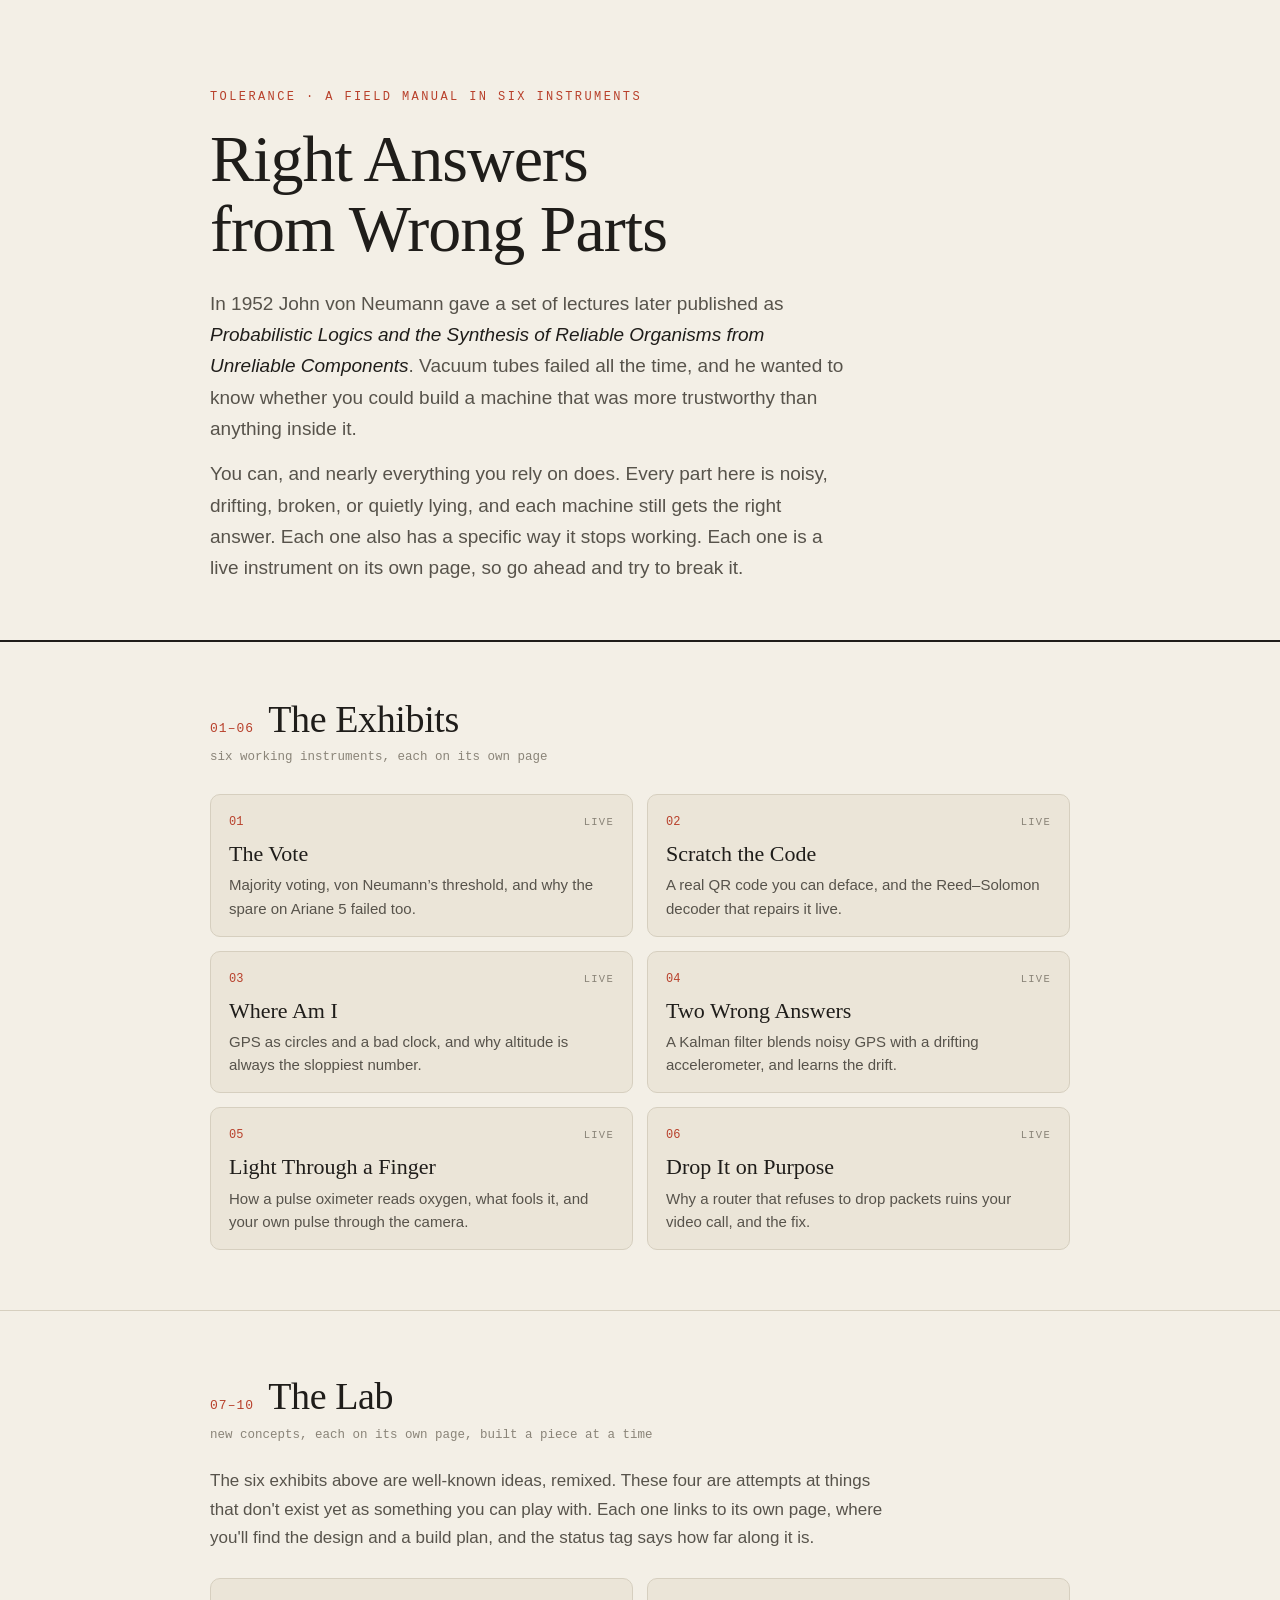
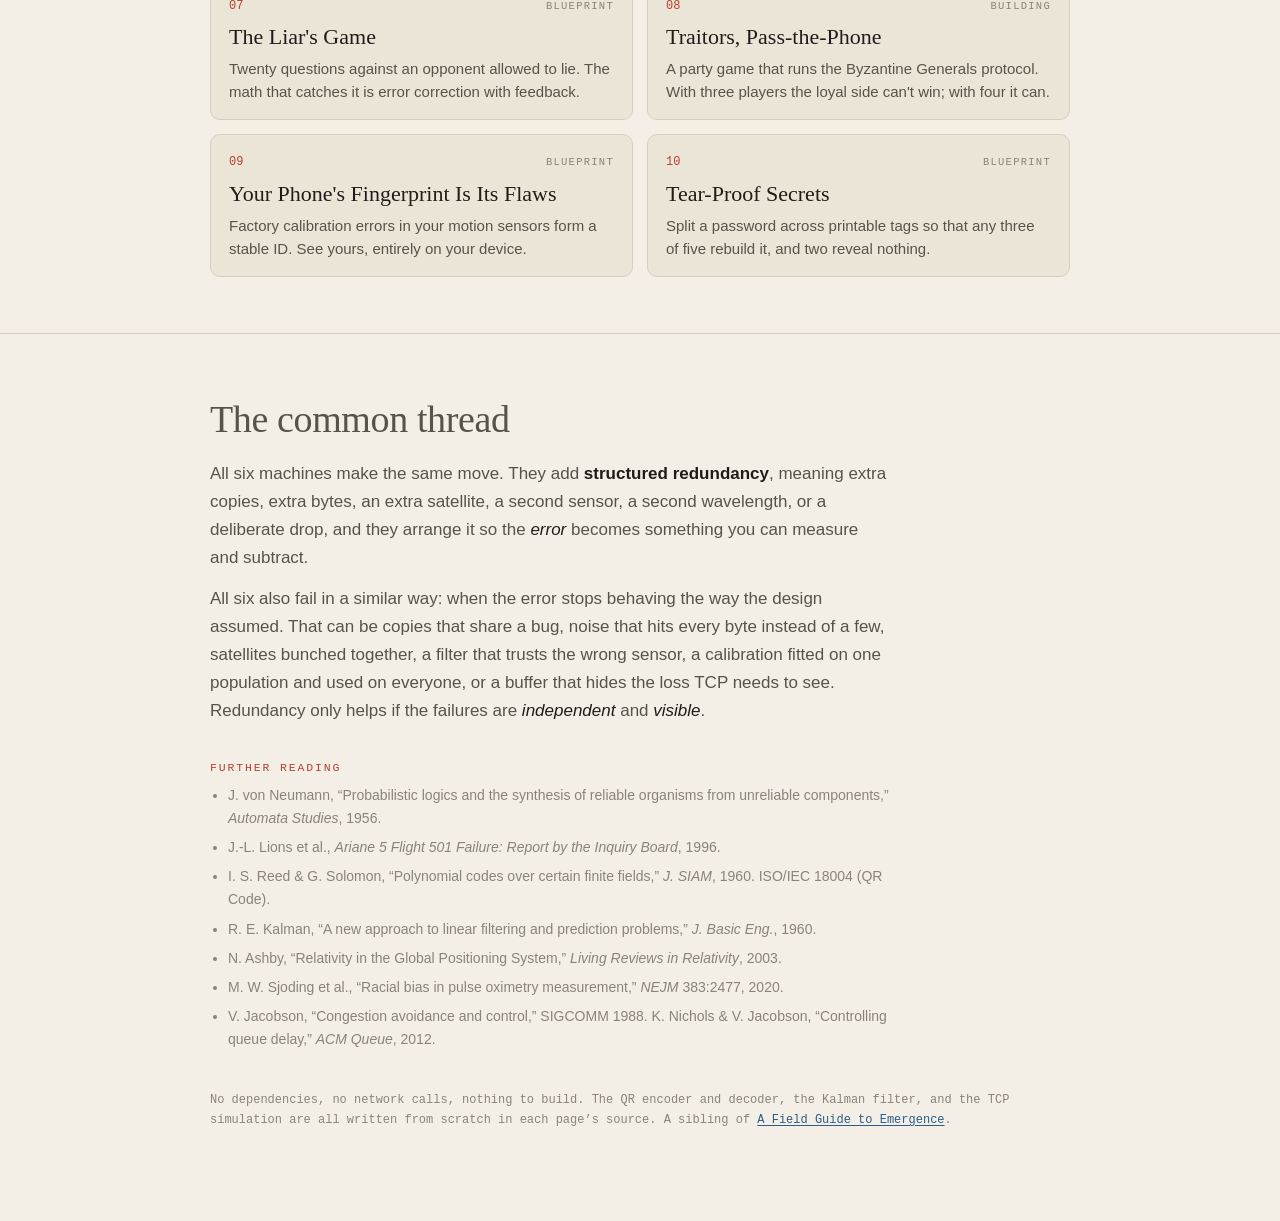
==== index.html @ 90eab772 "Split the six exhibits into their own pages The front page becomes a short index (intro, exhibit car" ====
<!DOCTYPE html>
<html lang="en">
<head>
<meta charset="utf-8">
<meta name="viewport" content="width=device-width, initial-scale=1">
<title>Tolerance · Right Answers from Wrong Parts</title>
<meta name="description" content="Six working instruments that get the right answer out of noisy, broken, drifting, or lying parts: voting, Reed-Solomon, GPS, Kalman filters, pulse oximetry, and bufferbloat.">
<meta name="theme-color" content="#f3efe6" media="(prefers-color-scheme: light)">
<meta name="theme-color" content="#121418" media="(prefers-color-scheme: dark)">
<link rel="stylesheet" href="site.css">
<link rel="icon" href="data:image/svg+xml,%3Csvg xmlns='http://www.w3.org/2000/svg' viewBox='0 0 64 64'%3E%3Crect width='64' height='64' rx='12' fill='%230b0f14'/%3E%3Cpath d='M8 40 L18 40 L22 28 L27 50 L32 14 L37 44 L41 34 L56 34' fill='none' stroke='%236ee7a0' stroke-width='4' stroke-linejoin='round' stroke-linecap='round'/%3E%3C/svg%3E">
<meta property="og:type" content="website">
<meta property="og:title" content="Right Answers from Wrong Parts">
<meta property="og:description" content="Six working instruments that get the right answer out of noisy, broken, drifting, or lying parts.">
<meta property="og:url" content="https://jkastl.github.io/tolerance/">
</head>
<body>
<header>
  <div class="wrap">
    <div class="eyebrow">Tolerance · a field manual in six instruments</div>
    <h1>Right Answers from Wrong Parts</h1>
    <div class="lede">
      <p>In 1952 John von Neumann gave a set of lectures later published as
      <cite>Probabilistic Logics and the Synthesis of Reliable Organisms from Unreliable Components</cite>.
      Vacuum tubes failed all the time, and he wanted to know whether you could build a machine
      that was more trustworthy than anything inside it.</p>
      <p>You can, and nearly everything you rely on does. Every part here is noisy, drifting,
      broken, or quietly lying, and each machine still gets the right answer. Each one also has
      a specific way it stops working. Each one is a live instrument on its own page, so go ahead and try to break it.</p>
    </div>
  </div>
</header>

<main>
<section class="exhibits" id="exhibits">
  <div class="wrap">
    <div class="ex-head"><span class="ex-num">01–06</span><h2>The Exhibits</h2></div>
    <div class="ex-sub">six working instruments, each on its own page</div>
    <div class="lab-grid">
      <a class="lab-card" href="vote/"><div class="top"><span>01</span><span class="st">live</span></div>
        <h3>The Vote</h3><p>Majority voting, von Neumann’s threshold, and why the spare on Ariane 5 failed too.</p></a>
      <a class="lab-card" href="qr/"><div class="top"><span>02</span><span class="st">live</span></div>
        <h3>Scratch the Code</h3><p>A real QR code you can deface, and the Reed–Solomon decoder that repairs it live.</p></a>
      <a class="lab-card" href="gps/"><div class="top"><span>03</span><span class="st">live</span></div>
        <h3>Where Am I</h3><p>GPS as circles and a bad clock, and why altitude is always the sloppiest number.</p></a>
      <a class="lab-card" href="kalman/"><div class="top"><span>04</span><span class="st">live</span></div>
        <h3>Two Wrong Answers</h3><p>A Kalman filter blends noisy GPS with a drifting accelerometer, and learns the drift.</p></a>
      <a class="lab-card" href="pulse-ox/"><div class="top"><span>05</span><span class="st">live</span></div>
        <h3>Light Through a Finger</h3><p>How a pulse oximeter reads oxygen, what fools it, and your own pulse through the camera.</p></a>
      <a class="lab-card" href="bufferbloat/"><div class="top"><span>06</span><span class="st">live</span></div>
        <h3>Drop It on Purpose</h3><p>Why a router that refuses to drop packets ruins your video call, and the fix.</p></a>
    </div>
  </div>
</section>

<!-- ================================================================ lab -->
<section class="lab" id="lab">
  <div class="wrap">
    <div class="ex-head"><span class="ex-num">07–10</span><h2>The Lab</h2></div>
    <div class="ex-sub">new concepts, each on its own page, built a piece at a time</div>
    <div class="prose">
      <p>The six exhibits above are well-known ideas, remixed. These four are attempts at things
      that don't exist yet as something you can play with. Each one links to its own page, where you'll find the
      design and a build plan, and the status tag says how far along it is.</p>
    </div>
    <div class="lab-grid">
      <a class="lab-card" href="liar/"><div class="top"><span>07</span><span class="st">blueprint</span></div>
        <h3>The Liar's Game</h3><p>Twenty questions against an opponent allowed to lie. The math that catches it is error correction with feedback.</p></a>
      <a class="lab-card" href="traitors/"><div class="top"><span>08</span><span class="st">building</span></div>
        <h3>Traitors, Pass-the-Phone</h3><p>A party game that runs the Byzantine Generals protocol. With three players the loyal side can't win; with four it can.</p></a>
      <a class="lab-card" href="fingerprint/"><div class="top"><span>09</span><span class="st">blueprint</span></div>
        <h3>Your Phone's Fingerprint Is Its Flaws</h3><p>Factory calibration errors in your motion sensors form a stable ID. See yours, entirely on your device.</p></a>
      <a class="lab-card" href="tearproof/"><div class="top"><span>10</span><span class="st">blueprint</span></div>
        <h3>Tear-Proof Secrets</h3><p>Split a password across printable tags so that any three of five rebuild it, and two reveal nothing.</p></a>
    </div>
  </div>
</section>
</main>

<footer>
  <div class="wrap">
    <h2>The common thread</h2>
    <div class="prose">
      <p>All six machines make the same move. They add <strong>structured redundancy</strong>, meaning extra
      copies, extra bytes, an extra satellite, a second sensor, a second wavelength, or a
      deliberate drop, and they arrange it so the <em>error</em> becomes something you can measure and
      subtract.</p>
      <p>All six also fail in a similar way: when the error stops behaving the way the design
      assumed. That can be copies that share a bug, noise that hits every byte instead of a few,
      satellites bunched together, a filter that trusts the wrong sensor, a calibration fitted on one
      population and used on everyone, or a buffer that hides the loss TCP needs to see. Redundancy
      only helps if the failures are <em>independent</em> and <em>visible</em>.</p>
    </div>
    <div class="refs">
      <h3>Further reading</h3>
      <ul>
        <li>J. von Neumann, “Probabilistic logics and the synthesis of reliable organisms from unreliable components,” <i>Automata Studies</i>, 1956.</li>
        <li>J.-L. Lions et al., <i>Ariane 5 Flight 501 Failure: Report by the Inquiry Board</i>, 1996.</li>
        <li>I. S. Reed &amp; G. Solomon, “Polynomial codes over certain finite fields,” <i>J. SIAM</i>, 1960. ISO/IEC 18004 (QR Code).</li>
        <li>R. E. Kalman, “A new approach to linear filtering and prediction problems,” <i>J. Basic Eng.</i>, 1960.</li>
        <li>N. Ashby, “Relativity in the Global Positioning System,” <i>Living Reviews in Relativity</i>, 2003.</li>
        <li>M. W. Sjoding et al., “Racial bias in pulse oximetry measurement,” <i>NEJM</i> 383:2477, 2020.</li>
        <li>V. Jacobson, “Congestion avoidance and control,” SIGCOMM 1988. K. Nichols &amp; V. Jacobson, “Controlling queue delay,” <i>ACM Queue</i>, 2012.</li>
      </ul>
    </div>
    <p class="colophon">No dependencies, no network calls, nothing to build. The QR encoder and decoder, the Kalman filter, and the TCP simulation are all written from scratch in each page’s source.
      A sibling of <a href="https://jkastl.github.io/emergence/">A Field Guide to Emergence</a>.</p>
  </div>
</footer>
</body>
</html>
---- site.css ----
/* Shared styles for the main index and the six exhibit pages. Lab pages use lab.css. */
:root {
  --paper: #f3efe6;
  --paper-2: #ebe5d8;
  --ink: #1f1d1a;
  --ink-dim: #57534b;
  --ink-faint: #8a8478;
  --rule: #d6cfbf;
  --red: #b8402b;
  --blue: #2c5d88;
  --serif: "Iowan Old Style", "Palatino Linotype", Palatino, "Book Antiqua", Georgia, serif;
  --sans: -apple-system, BlinkMacSystemFont, "Segoe UI", Roboto, Helvetica, Arial, sans-serif;
  --mono: "SF Mono", SFMono-Regular, ui-monospace, Menlo, Consolas, monospace;

  /* instrument panels are always dark, in both themes */
  --bezel: #0b0f14;
  --bezel-edge: #26303c;
  --scr-text: #9fb0c3;
  --scr-bright: #e8eef5;
  --sig: #6ee7a0;
  --fault: #ff6b5b;
  --caution: #ffc861;
  --ir: #69c9ff;
}
@media (prefers-color-scheme: dark) {
  :root {
    --paper: #121418;
    --paper-2: #181b21;
    --ink: #e7e3da;
    --ink-dim: #a9a397;
    --ink-faint: #756f64;
    --rule: #2a2e36;
    --red: #ef7a62;
    --blue: #7fb2e0;
    --bezel-edge: #2f3a48;
  }
}
* { margin: 0; padding: 0; box-sizing: border-box; }
html { scroll-behavior: smooth; -webkit-text-size-adjust: 100%; }
body {
  background: var(--paper);
  color: var(--ink);
  font-family: var(--sans);
  font-size: 17px;
  line-height: 1.65;
  -webkit-font-smoothing: antialiased;
}
::selection { background: rgba(184,64,43,.25); }
a { color: var(--blue); text-underline-offset: 2px; }
.wrap { max-width: 900px; margin: 0 auto; padding: 0 20px; }

/* ---------- header ---------- */
header { padding: 88px 0 56px; border-bottom: 2px solid var(--ink); }
.eyebrow {
  font-family: var(--mono); font-size: 12px; letter-spacing: .2em;
  text-transform: uppercase; color: var(--red);
}
h1 {
  font-family: var(--serif); font-weight: 500;
  font-size: clamp(38px, 7.2vw, 66px); line-height: 1.06;
  letter-spacing: -.015em; margin: 16px 0 24px; max-width: 15ch;
}
.lede { font-size: 19px; color: var(--ink-dim); max-width: 640px; }
.lede p + p { margin-top: 14px; }
.lede cite { font-style: italic; color: var(--ink); }
nav.toc {
  margin-top: 40px; display: grid;
  grid-template-columns: repeat(auto-fill, minmax(320px, 1fr)); gap: 0 32px;
  border-top: 1px solid var(--rule);
}
nav.toc a {
  display: flex; gap: 12px; align-items: baseline;
  padding: 11px 4px; border-bottom: 1px solid var(--rule);
  color: var(--ink); text-decoration: none; font-size: 15.5px;
}
nav.toc a:hover { color: var(--red); }
nav.toc .n { font-family: var(--mono); font-size: 12px; color: var(--red); min-width: 22px; }
nav.toc .what { color: var(--ink-faint); font-size: 13px; margin-left: auto; font-family: var(--mono); }

/* ---------- exhibits ---------- */
section.ex { padding: 72px 0 64px; border-bottom: 1px solid var(--rule); }
.ex-head { display: flex; gap: 14px; align-items: baseline; flex-wrap: wrap; }
.ex-num { font-family: var(--mono); font-size: 13px; color: var(--red); letter-spacing: .08em; }
h2 {
  font-family: var(--serif); font-weight: 500;
  font-size: clamp(28px, 4.6vw, 38px); line-height: 1.15; letter-spacing: -.01em;
}
.ex-sub { font-family: var(--mono); font-size: 12.5px; color: var(--ink-faint); margin: 6px 0 22px; }
.prose { max-width: 680px; color: var(--ink-dim); }
.prose p + p { margin-top: 13px; }
.prose strong { color: var(--ink); font-weight: 600; }
.prose em { color: var(--ink); }
.prose code, .mono { font-family: var(--mono); font-size: .88em; }

/* instrument panel */
.panel {
  margin: 30px 0 22px; background: var(--bezel); color: var(--scr-text);
  border: 1px solid var(--bezel-edge); border-radius: 10px; overflow: hidden;
  box-shadow: 0 1px 0 rgba(255,255,255,.04) inset, 0 12px 30px -18px rgba(0,0,0,.45);
}
.screen { position: relative; line-height: 0; }
.screen canvas { display: block; width: 100%; touch-action: none; }
.screens { display: grid; grid-template-columns: 1.7fr 1fr; }
.screens > .screen + .screen { border-left: 1px solid var(--bezel-edge); }
@media (max-width: 640px) {
  .screens { grid-template-columns: 1fr; }
  .screens > .screen + .screen { border-left: 0; border-top: 1px solid var(--bezel-edge); }
}
.controls {
  display: flex; flex-wrap: wrap; gap: 14px 22px; align-items: flex-end;
  padding: 14px 16px 16px; border-top: 1px solid var(--bezel-edge);
  font-family: var(--mono); font-size: 12px;
}
.ctl { display: flex; flex-direction: column; gap: 5px; min-width: 150px; flex: 1 1 150px; }
.ctl label { display: flex; justify-content: space-between; gap: 10px; color: var(--scr-text); letter-spacing: .02em; }
.ctl label b { color: var(--scr-bright); font-weight: 500; }
input[type=range] { -webkit-appearance: none; appearance: none; width: 100%; height: 24px; background: transparent; }
input[type=range]::-webkit-slider-runnable-track { height: 3px; background: #2b3746; border-radius: 2px; }
input[type=range]::-moz-range-track { height: 3px; background: #2b3746; border-radius: 2px; }
input[type=range]::-webkit-slider-thumb {
  -webkit-appearance: none; width: 16px; height: 16px; border-radius: 50%;
  background: var(--scr-bright); margin-top: -6.5px; border: 0;
}
input[type=range]::-moz-range-thumb { width: 16px; height: 16px; border-radius: 50%; background: var(--scr-bright); border: 0; }
input[type=range]:focus-visible { outline: 1px dashed var(--sig); outline-offset: 2px; }
.btns { display: flex; flex-wrap: wrap; gap: 8px; }
button, .seg label {
  font: inherit; font-family: var(--mono); font-size: 12px; color: var(--scr-bright);
  background: #151c25; border: 1px solid #2d3a4a; border-radius: 6px;
  padding: 7px 12px; cursor: pointer; letter-spacing: .02em;
  -webkit-tap-highlight-color: transparent; user-select: none; -webkit-user-select: none;
}
button:hover, .seg label:hover { border-color: #4a5d73; }
button:focus-visible { outline: 1px dashed var(--sig); outline-offset: 2px; }
button.on, .seg input:checked + label { background: #1f3a2c; border-color: var(--sig); color: var(--sig); }
button.warn.on { background: #3a1f1c; border-color: var(--fault); color: var(--fault); }
.seg { display: flex; flex-wrap: wrap; gap: 0; }
.seg input { position: absolute; opacity: 0; pointer-events: none; }
.seg label { border-radius: 0; margin-left: -1px; }
.seg label:first-of-type { border-radius: 6px 0 0 6px; margin-left: 0; }
.seg label:last-of-type { border-radius: 0 6px 6px 0; }
.seg input:focus-visible + label { outline: 1px dashed var(--sig); outline-offset: 2px; position: relative; z-index: 1; }
.ctl .seg { gap: 0; }
input[type=text] {
  font-family: var(--mono); font-size: 14px; color: var(--scr-bright); background: #151c25;
  border: 1px solid #2d3a4a; border-radius: 6px; padding: 7px 10px; width: 100%;
}
input[type=text]:focus { outline: none; border-color: var(--sig); }

.readouts {
  display: grid; grid-template-columns: repeat(auto-fit, minmax(150px, 1fr));
  border-top: 1px solid var(--bezel-edge); font-family: var(--mono);
}
.ro { padding: 11px 16px 12px; border-right: 1px solid var(--bezel-edge); }
.ro:last-child { border-right: 0; }
.ro .k { font-size: 10.5px; letter-spacing: .12em; text-transform: uppercase; color: #6d7d90; }
.ro .v { font-size: 20px; color: var(--scr-bright); line-height: 1.35; font-variant-numeric: tabular-nums; }
.ro .v small { font-size: 12px; color: var(--scr-text); margin-left: 3px; }
.ok { color: var(--sig) !important; } .bad { color: var(--fault) !important; } .meh { color: var(--caution) !important; }
.note { padding: 10px 16px 12px; border-top: 1px solid var(--bezel-edge); font-family: var(--mono); font-size: 12px; line-height: 1.55; color: var(--scr-text); }
.note b { color: var(--scr-bright); font-weight: 500; }

.try { max-width: 680px; margin-top: 8px; }
.try h3, .deep h3 {
  font-family: var(--mono); font-weight: 500; font-size: 11.5px; letter-spacing: .16em;
  text-transform: uppercase; color: var(--red); margin-bottom: 8px;
}
.try ol { padding-left: 22px; color: var(--ink-dim); }
.try li { margin: 5px 0; padding-left: 4px; }
.try li::marker { font-family: var(--mono); font-size: 13px; color: var(--ink-faint); }
.deep {
  max-width: 680px; margin-top: 26px; padding: 16px 18px;
  background: var(--paper-2); border-left: 3px solid var(--ink); color: var(--ink-dim); font-size: 15.5px;
}
.deep p + p { margin-top: 10px; }

footer { padding: 64px 0 90px; color: var(--ink-dim); }
footer h2 { margin-bottom: 18px; }
footer .prose { font-size: 17px; }
.refs { margin-top: 34px; font-size: 14px; color: var(--ink-faint); max-width: 680px; }
.refs li { margin: 6px 0 6px 18px; }
.refs h3 { font-family: var(--mono); font-weight: 500; font-size: 11.5px; letter-spacing: .16em; text-transform: uppercase; color: var(--red); margin-bottom: 6px; }
.colophon { margin-top: 40px; font-family: var(--mono); font-size: 12px; color: var(--ink-faint); }

.sr { position: absolute; width: 1px; height: 1px; overflow: hidden; clip: rect(0 0 0 0); }
video.hidden { position: absolute; width: 1px; height: 1px; opacity: 0; pointer-events: none; }

/* ---------- lab sub-index ---------- */
section.lab { padding: 64px 0 56px; border-bottom: 1px solid var(--rule); }
.lab-grid { display: grid; grid-template-columns: repeat(auto-fill, minmax(340px, 1fr)); gap: 14px; margin-top: 26px; }
.lab-card {
  display: block; padding: 18px 18px 16px; border: 1px solid var(--rule); border-radius: 10px;
  background: var(--paper-2); color: var(--ink); text-decoration: none; transition: border-color .15s;
}
.lab-card:hover { border-color: var(--red); }
.lab-card .top { display: flex; justify-content: space-between; align-items: baseline; font-family: var(--mono); font-size: 12px; color: var(--red); }
.lab-card .st { font-size: 10.5px; letter-spacing: .12em; text-transform: uppercase; color: var(--ink-faint); }
.lab-card h3 { font-family: var(--serif); font-weight: 500; font-size: 22px; line-height: 1.2; margin: 8px 0 6px; }
.lab-card p { font-size: 15px; color: var(--ink-dim); line-height: 1.55; }
@media (max-width: 520px) {
  body { font-size: 16px; }
  header { padding-top: 60px; }
  .lede { font-size: 17.5px; }
  .controls { padding: 12px; gap: 12px 16px; }
  .ro { padding: 9px 12px 10px; }
  .ro .v { font-size: 17px; }
}
@media (prefers-reduced-motion: reduce) { html { scroll-behavior: auto; } }

/* ---------- multi-page additions ---------- */
.crumb { padding-top: 28px; font-family: var(--mono); font-size: 12.5px; color: var(--ink-faint); }
.crumb a { color: var(--ink-faint); text-decoration: none; }
.crumb a:hover { color: var(--red); }
body.solo section.ex { padding-top: 40px; border-bottom: 0; }
body.solo section.ex h2 { font-size: clamp(34px, 6.4vw, 54px); line-height: 1.08; }
nav.pager { display: grid; grid-template-columns: 1fr auto 1fr; gap: 12px; align-items: center; padding-top: 22px; padding-bottom: 22px; border-top: 2px solid var(--ink); font-size: 15px; }
nav.pager a { color: var(--ink); text-decoration: none; }
nav.pager a:hover { color: var(--red); }
nav.pager .n { font-family: var(--mono); font-size: 12px; color: var(--red); margin: 0 6px; }
nav.pager .next { text-align: right; }
nav.pager .home { font-family: var(--mono); font-size: 12px; }
footer.page-foot { padding: 28px 0 80px; }
footer.page-foot .refs { margin-top: 0; }
section.exhibits { padding: 56px 0 60px; border-bottom: 1px solid var(--rule); }
@media (max-width: 520px) { nav.pager { grid-template-columns: 1fr 1fr; } nav.pager .home { grid-column: 1 / -1; grid-row: 1; text-align: center; } }
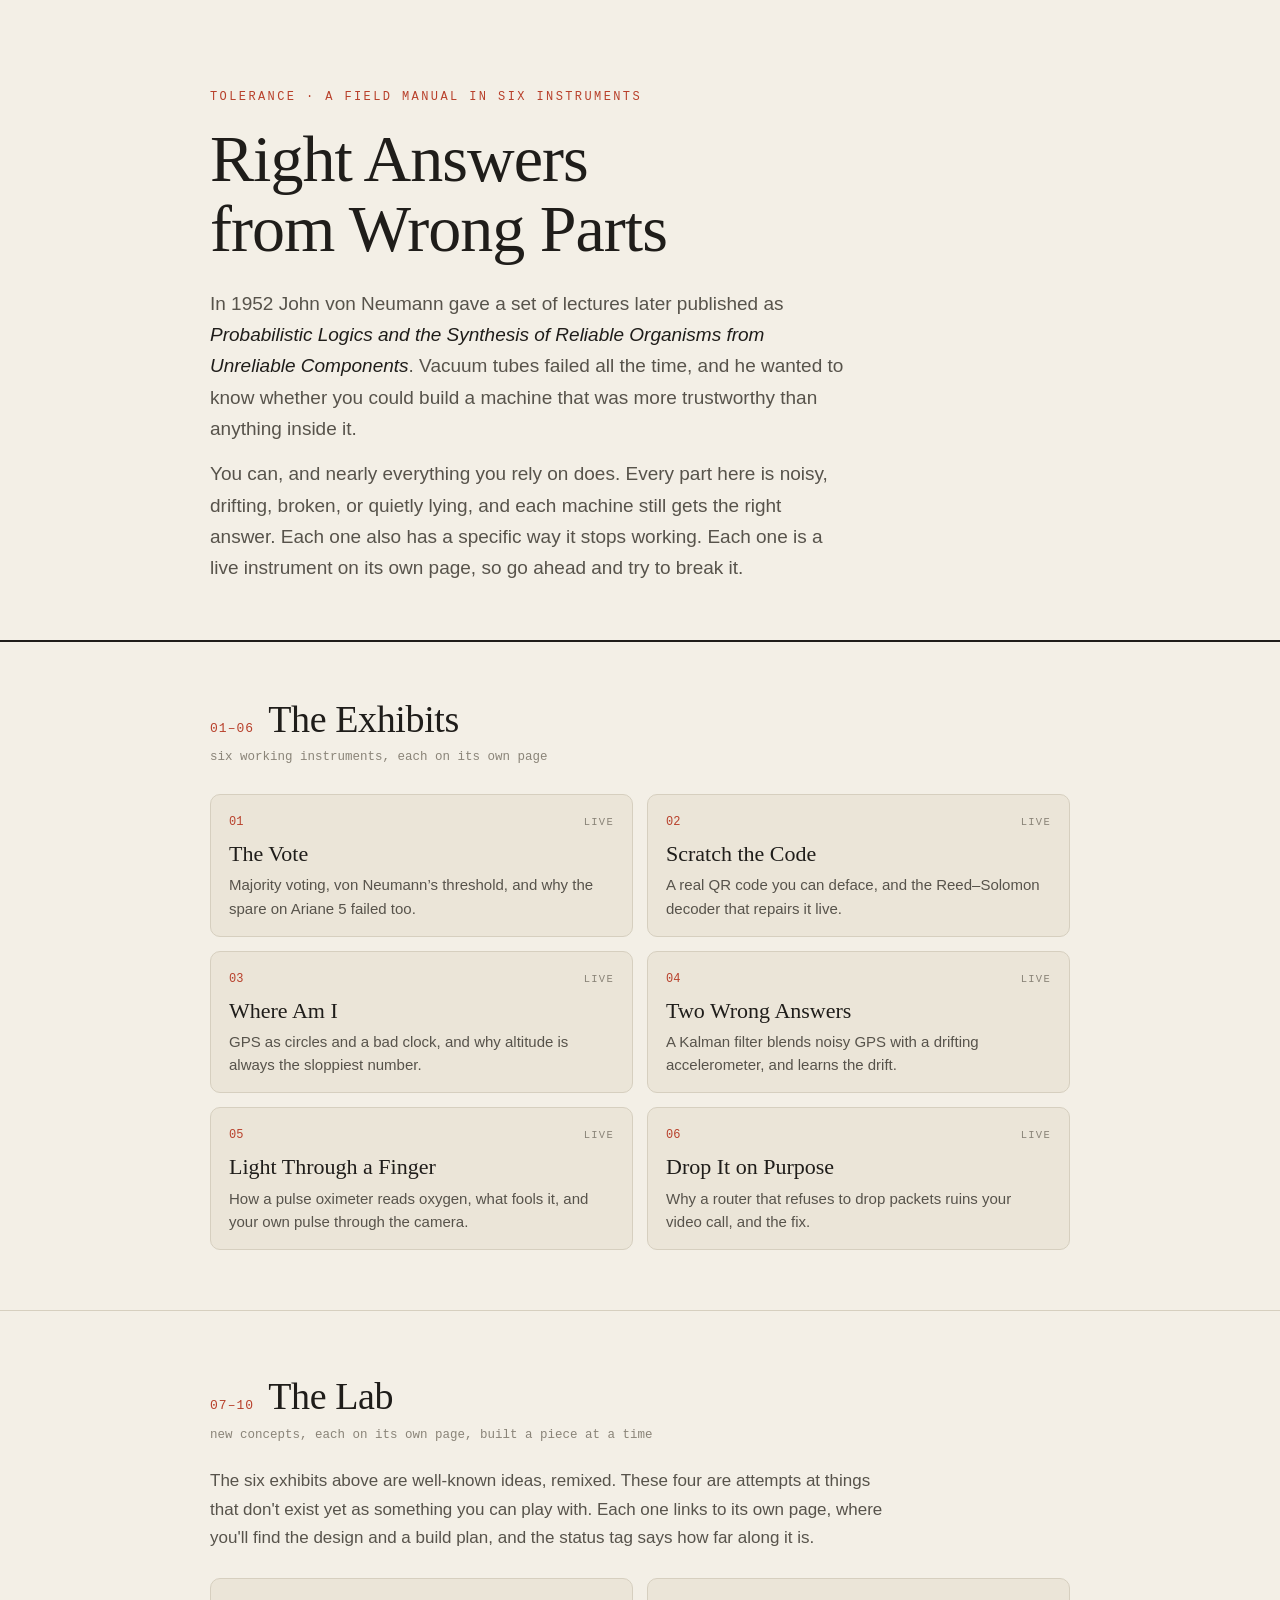
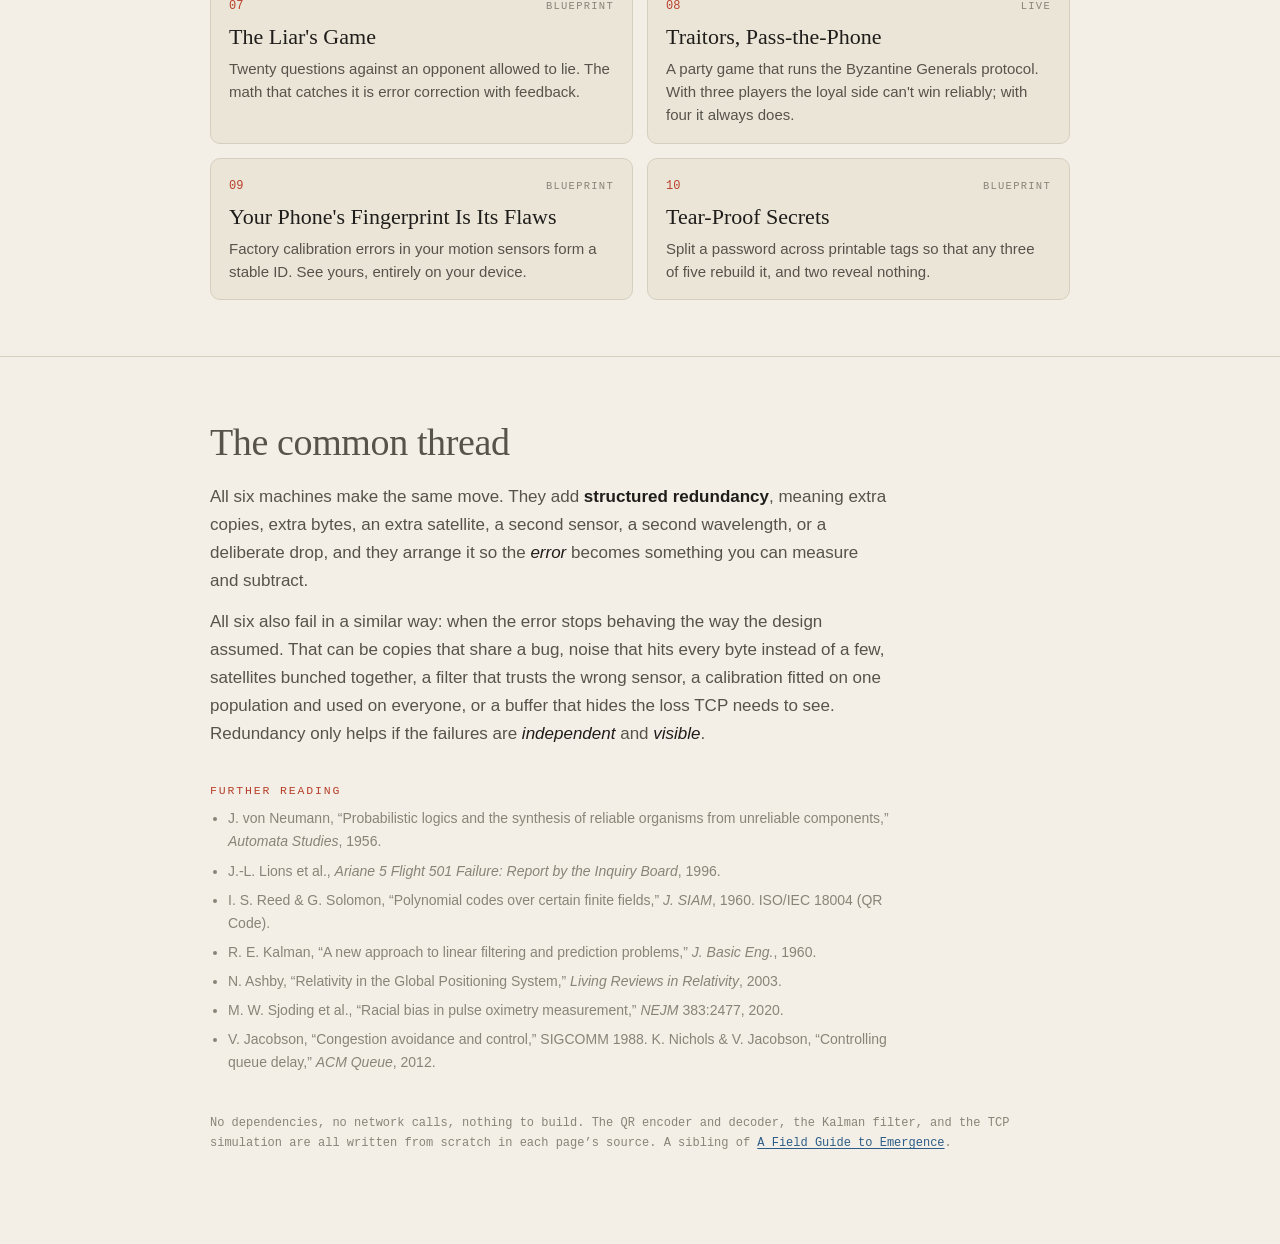
==== commit cefee386: "Traitors: write-up, Try this, and go live (build step 6) The 3f+1 argument drawn as two situations t" ====
--- a/index.html
+++ b/index.html
@@ -66,8 +66,8 @@
     <div class="lab-grid">
       <a class="lab-card" href="liar/"><div class="top"><span>07</span><span class="st">blueprint</span></div>
         <h3>The Liar's Game</h3><p>Twenty questions against an opponent allowed to lie. The math that catches it is error correction with feedback.</p></a>
-      <a class="lab-card" href="traitors/"><div class="top"><span>08</span><span class="st">building</span></div>
-        <h3>Traitors, Pass-the-Phone</h3><p>A party game that runs the Byzantine Generals protocol. With three players the loyal side can't win; with four it can.</p></a>
+      <a class="lab-card" href="traitors/"><div class="top"><span>08</span><span class="st">live</span></div>
+        <h3>Traitors, Pass-the-Phone</h3><p>A party game that runs the Byzantine Generals protocol. With three players the loyal side can't win reliably; with four it always does.</p></a>
       <a class="lab-card" href="fingerprint/"><div class="top"><span>09</span><span class="st">blueprint</span></div>
         <h3>Your Phone's Fingerprint Is Its Flaws</h3><p>Factory calibration errors in your motion sensors form a stable ID. See yours, entirely on your device.</p></a>
       <a class="lab-card" href="tearproof/"><div class="top"><span>10</span><span class="st">blueprint</span></div>
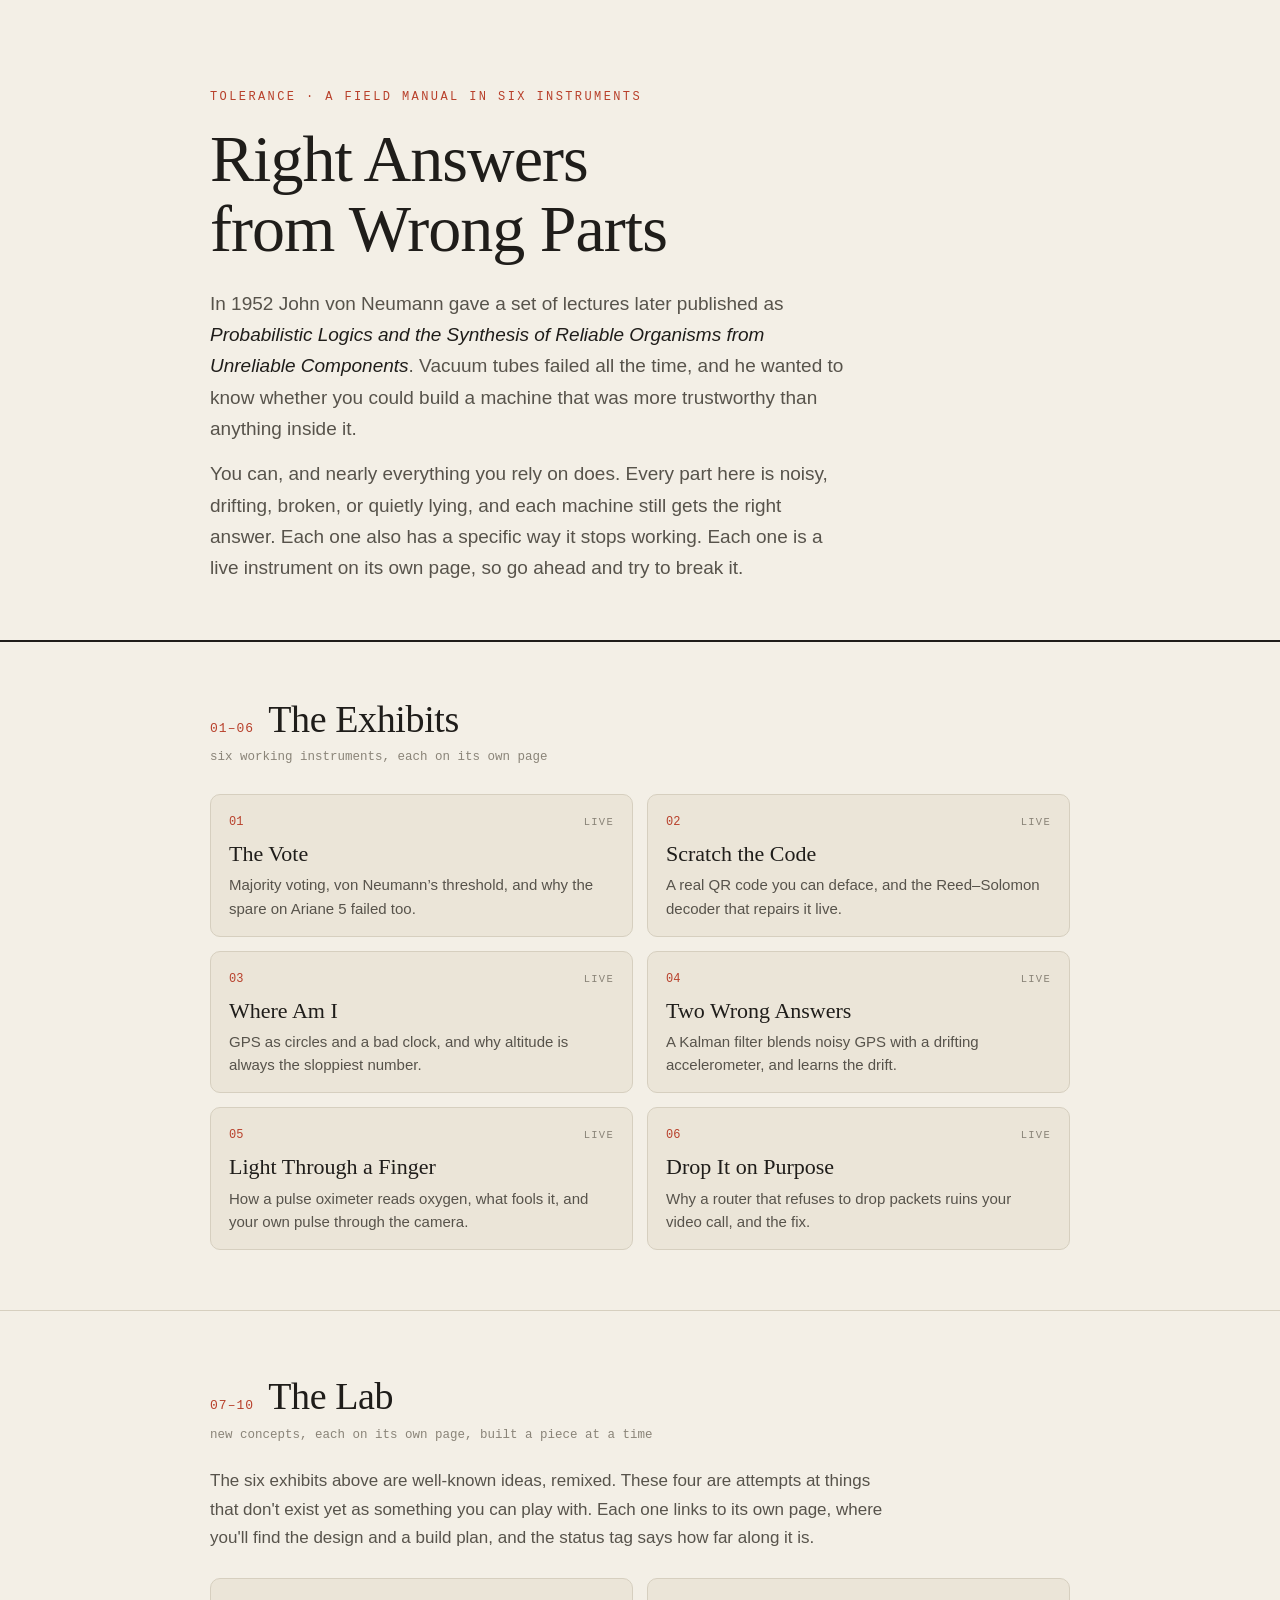
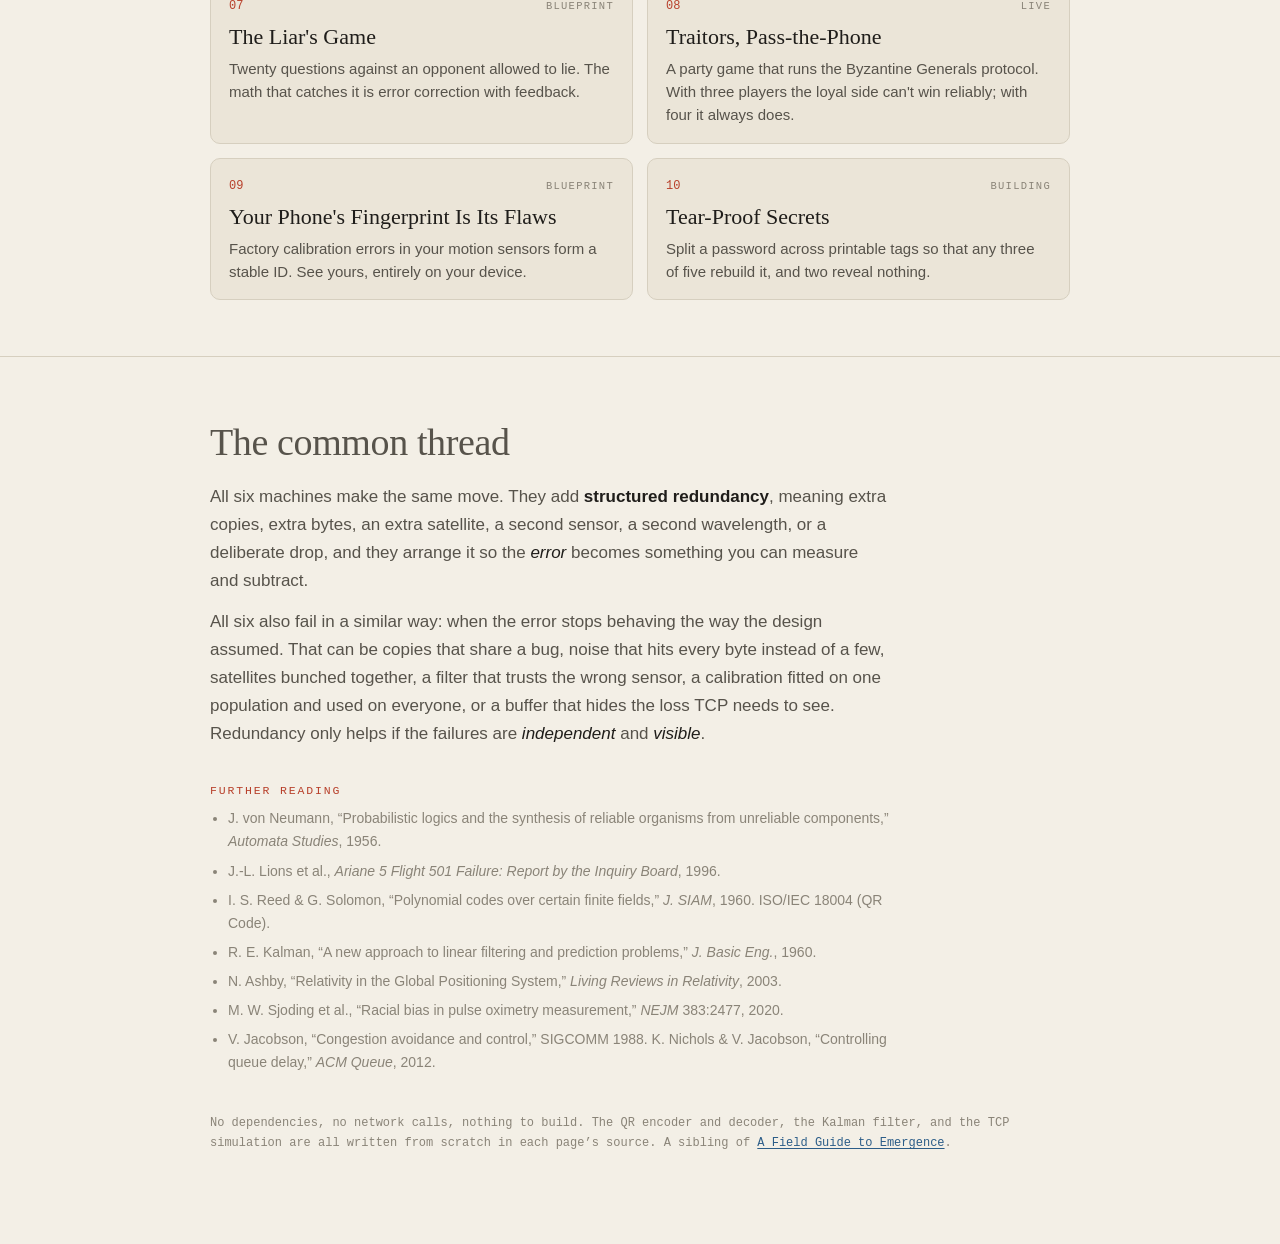
==== commit 7f5f4d02: "Tear-proof: math core and curve explainer (build steps 1-2) GF(256) interpolation with split/combine" ====
--- a/index.html
+++ b/index.html
@@ -70,7 +70,7 @@
         <h3>Traitors, Pass-the-Phone</h3><p>A party game that runs the Byzantine Generals protocol. With three players the loyal side can't win reliably; with four it always does.</p></a>
       <a class="lab-card" href="fingerprint/"><div class="top"><span>09</span><span class="st">blueprint</span></div>
         <h3>Your Phone's Fingerprint Is Its Flaws</h3><p>Factory calibration errors in your motion sensors form a stable ID. See yours, entirely on your device.</p></a>
-      <a class="lab-card" href="tearproof/"><div class="top"><span>10</span><span class="st">blueprint</span></div>
+      <a class="lab-card" href="tearproof/"><div class="top"><span>10</span><span class="st">building</span></div>
         <h3>Tear-Proof Secrets</h3><p>Split a password across printable tags so that any three of five rebuild it, and two reveal nothing.</p></a>
     </div>
   </div>
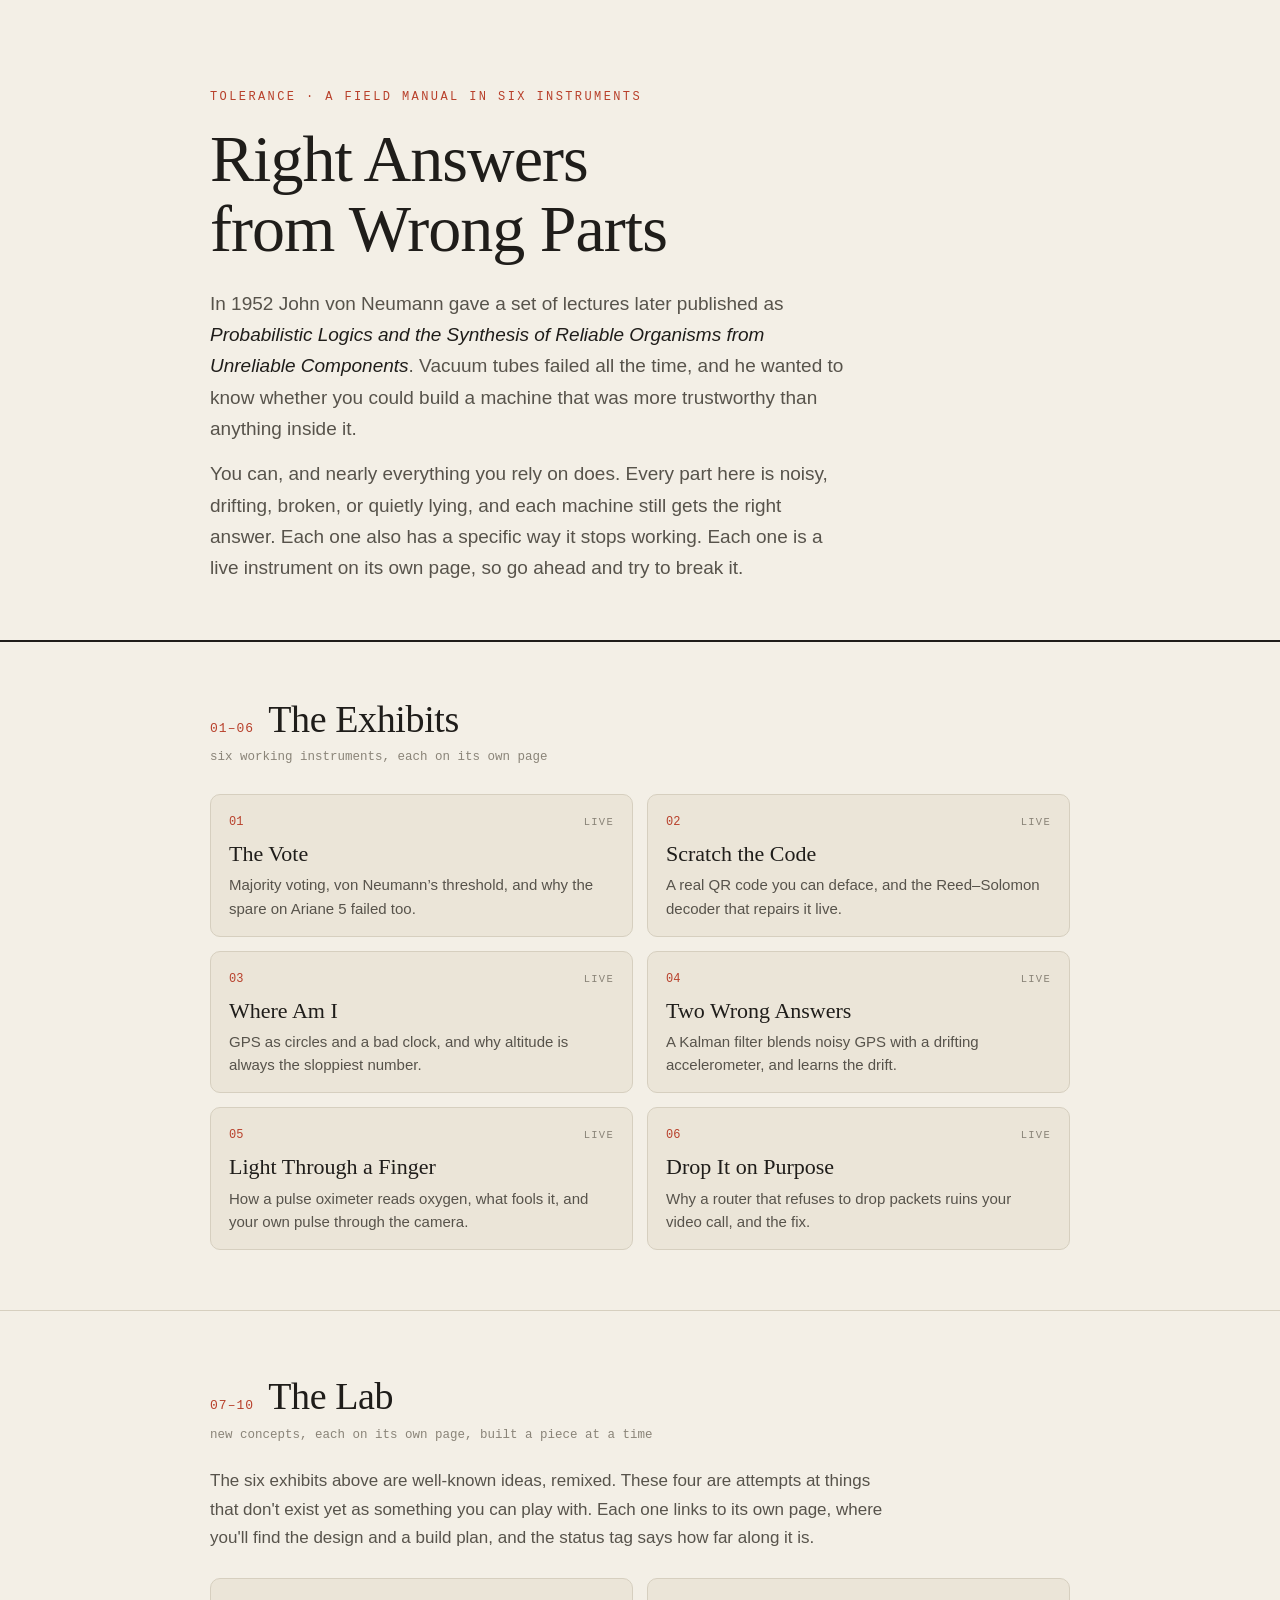
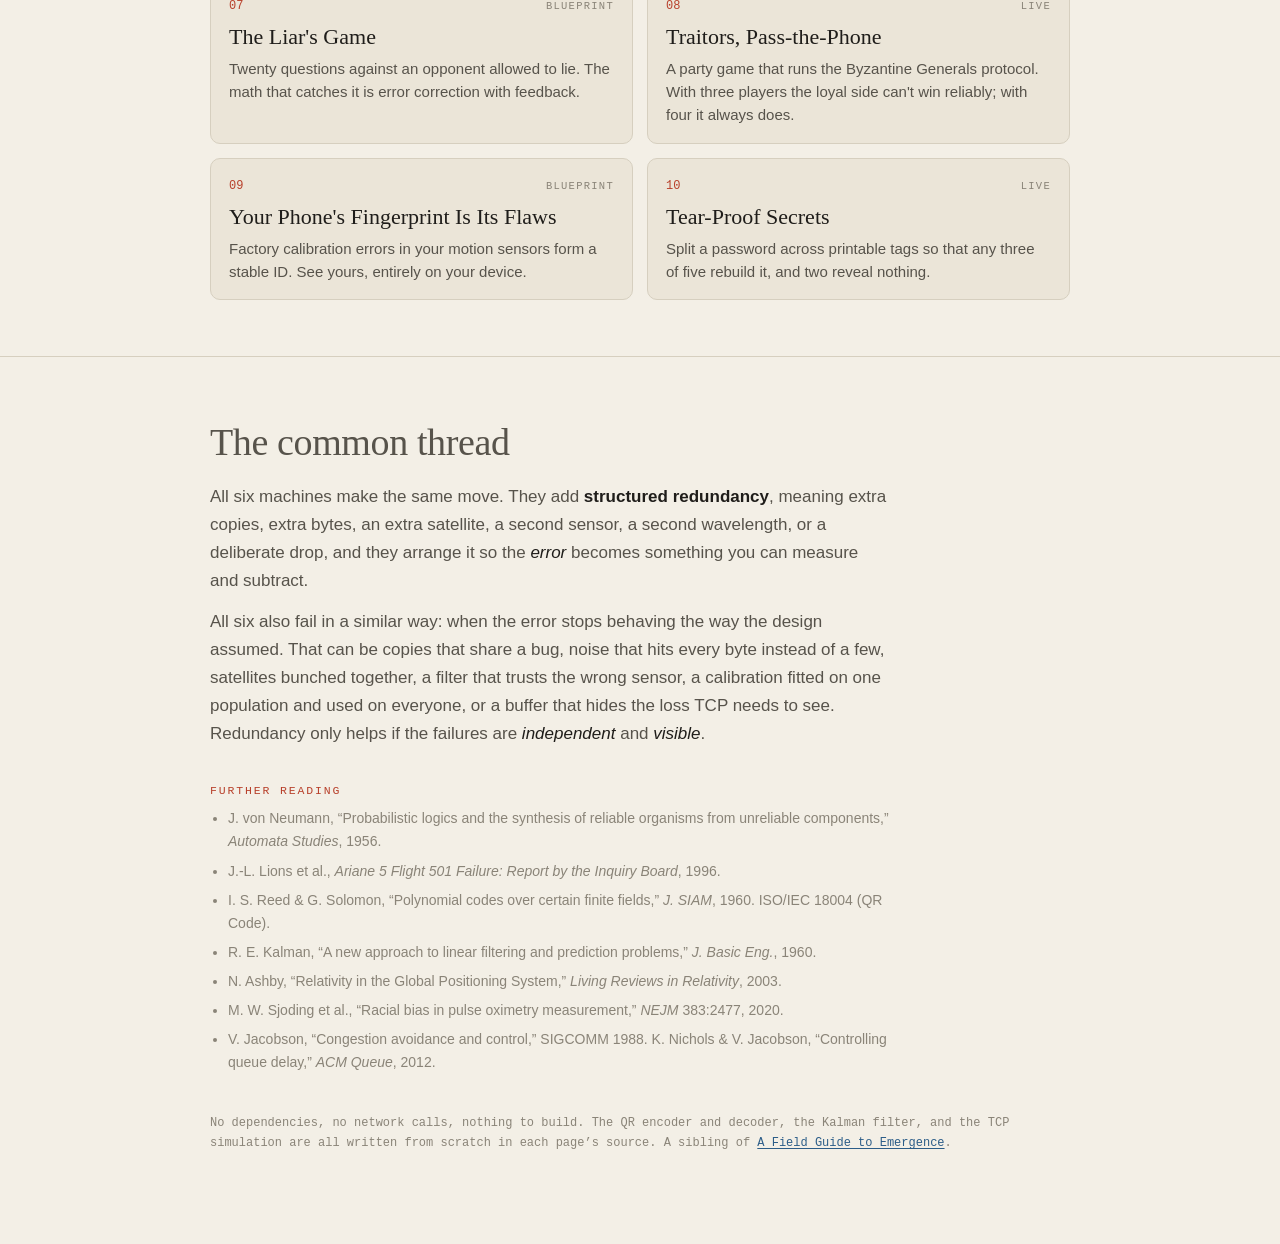
==== commit 932abee1: "Tear-proof: write-up, Try this, and go live (build step 5) How it works, with a secret-vs-backup tab" ====
--- a/index.html
+++ b/index.html
@@ -70,7 +70,7 @@
         <h3>Traitors, Pass-the-Phone</h3><p>A party game that runs the Byzantine Generals protocol. With three players the loyal side can't win reliably; with four it always does.</p></a>
       <a class="lab-card" href="fingerprint/"><div class="top"><span>09</span><span class="st">blueprint</span></div>
         <h3>Your Phone's Fingerprint Is Its Flaws</h3><p>Factory calibration errors in your motion sensors form a stable ID. See yours, entirely on your device.</p></a>
-      <a class="lab-card" href="tearproof/"><div class="top"><span>10</span><span class="st">building</span></div>
+      <a class="lab-card" href="tearproof/"><div class="top"><span>10</span><span class="st">live</span></div>
         <h3>Tear-Proof Secrets</h3><p>Split a password across printable tags so that any three of five rebuild it, and two reveal nothing.</p></a>
     </div>
   </div>
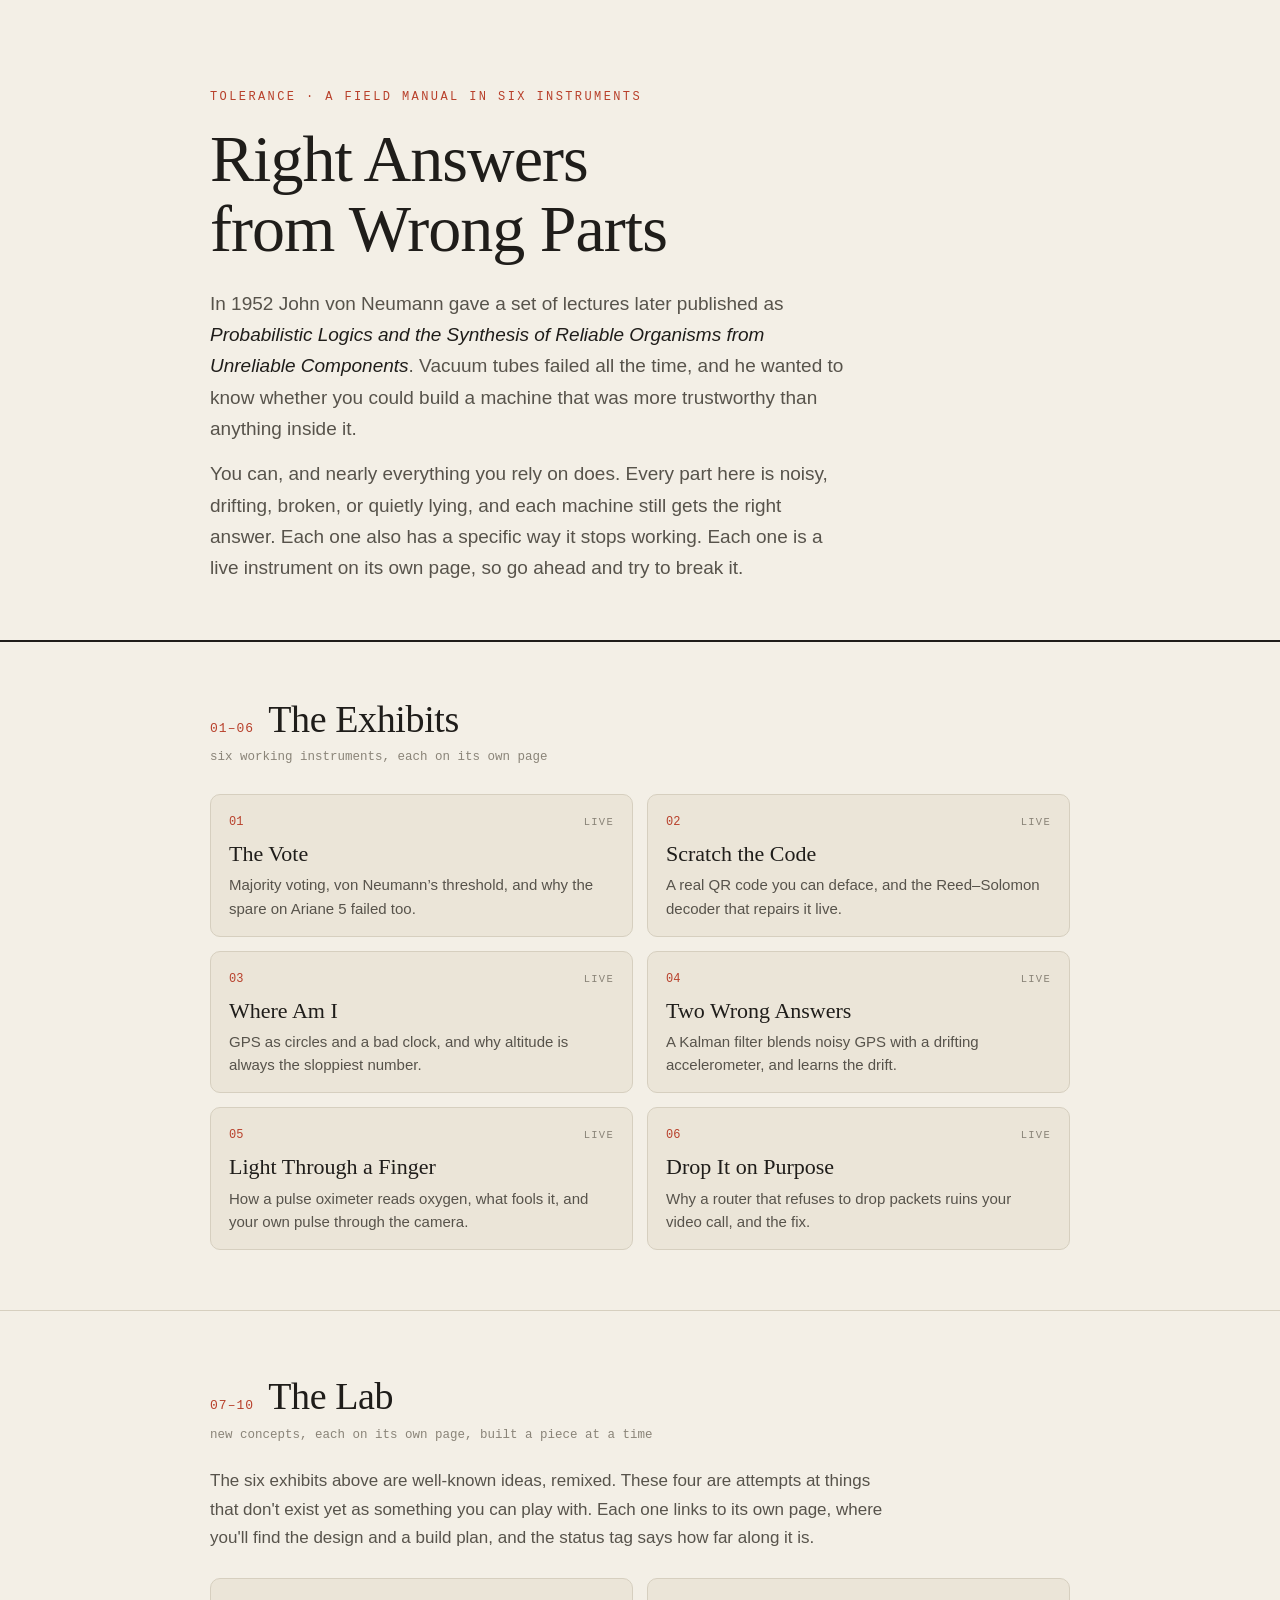
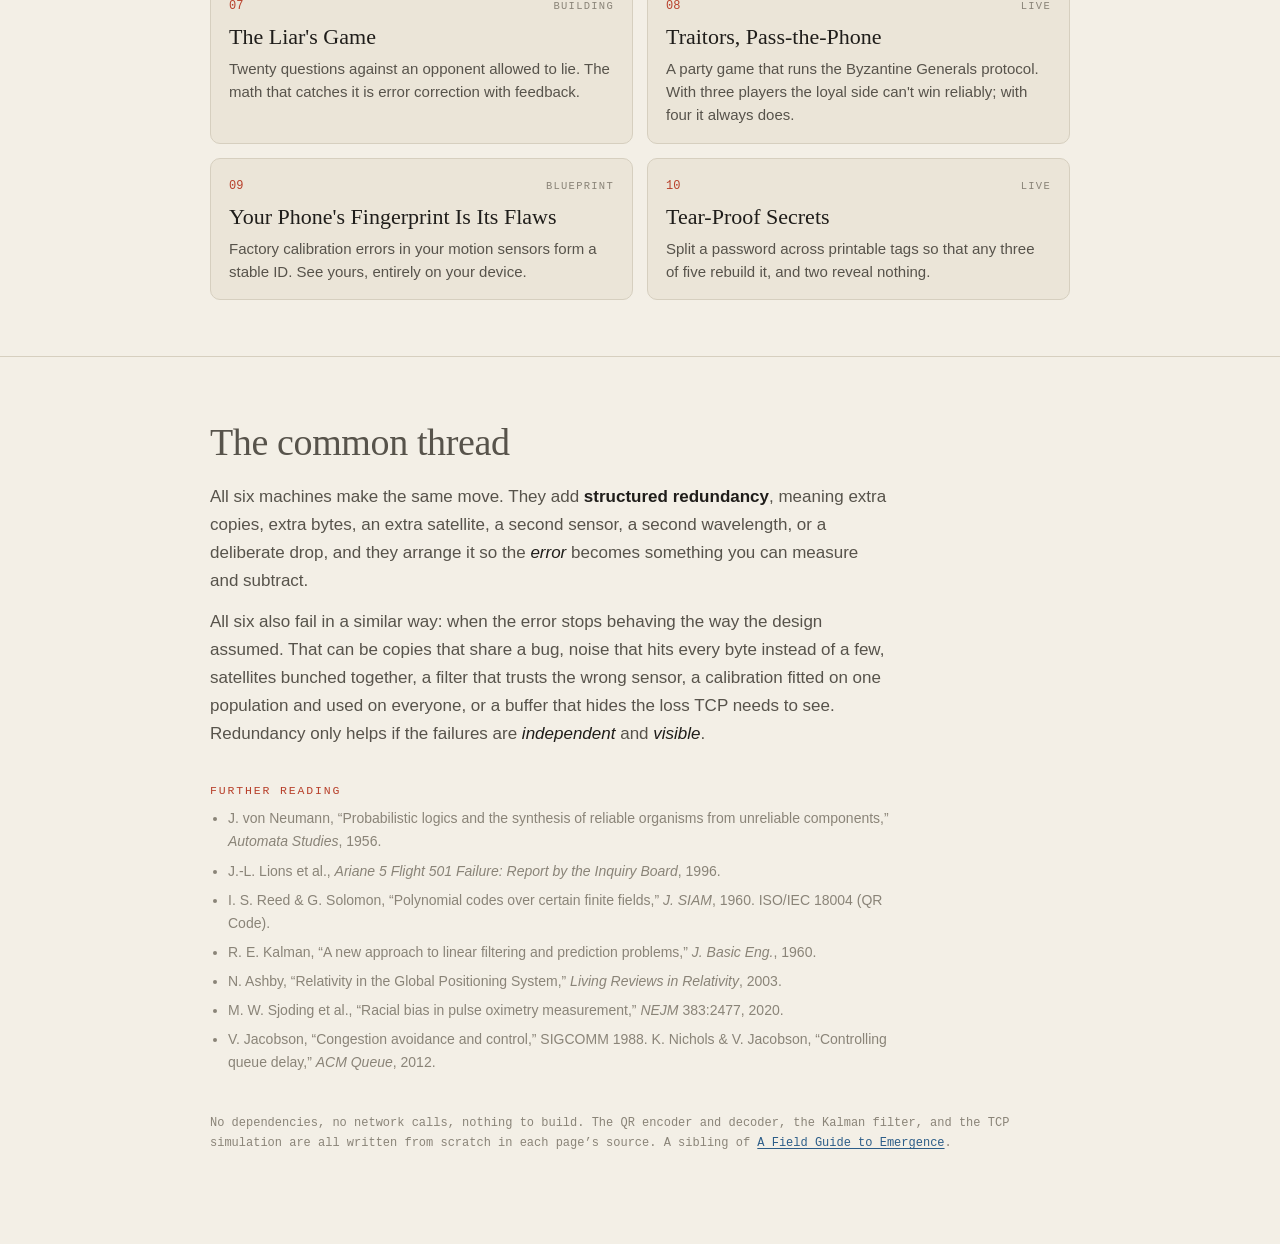
==== commit 2fcfd769: "Liar's Game: math core (build step 1) Berlekamp volume, the volume bound, the adversary (keeps the m" ====
--- a/index.html
+++ b/index.html
@@ -64,7 +64,7 @@
       design and a build plan, and the status tag says how far along it is.</p>
     </div>
     <div class="lab-grid">
-      <a class="lab-card" href="liar/"><div class="top"><span>07</span><span class="st">blueprint</span></div>
+      <a class="lab-card" href="liar/"><div class="top"><span>07</span><span class="st">building</span></div>
         <h3>The Liar's Game</h3><p>Twenty questions against an opponent allowed to lie. The math that catches it is error correction with feedback.</p></a>
       <a class="lab-card" href="traitors/"><div class="top"><span>08</span><span class="st">live</span></div>
         <h3>Traitors, Pass-the-Phone</h3><p>A party game that runs the Byzantine Generals protocol. With three players the loyal side can't win reliably; with four it always does.</p></a>
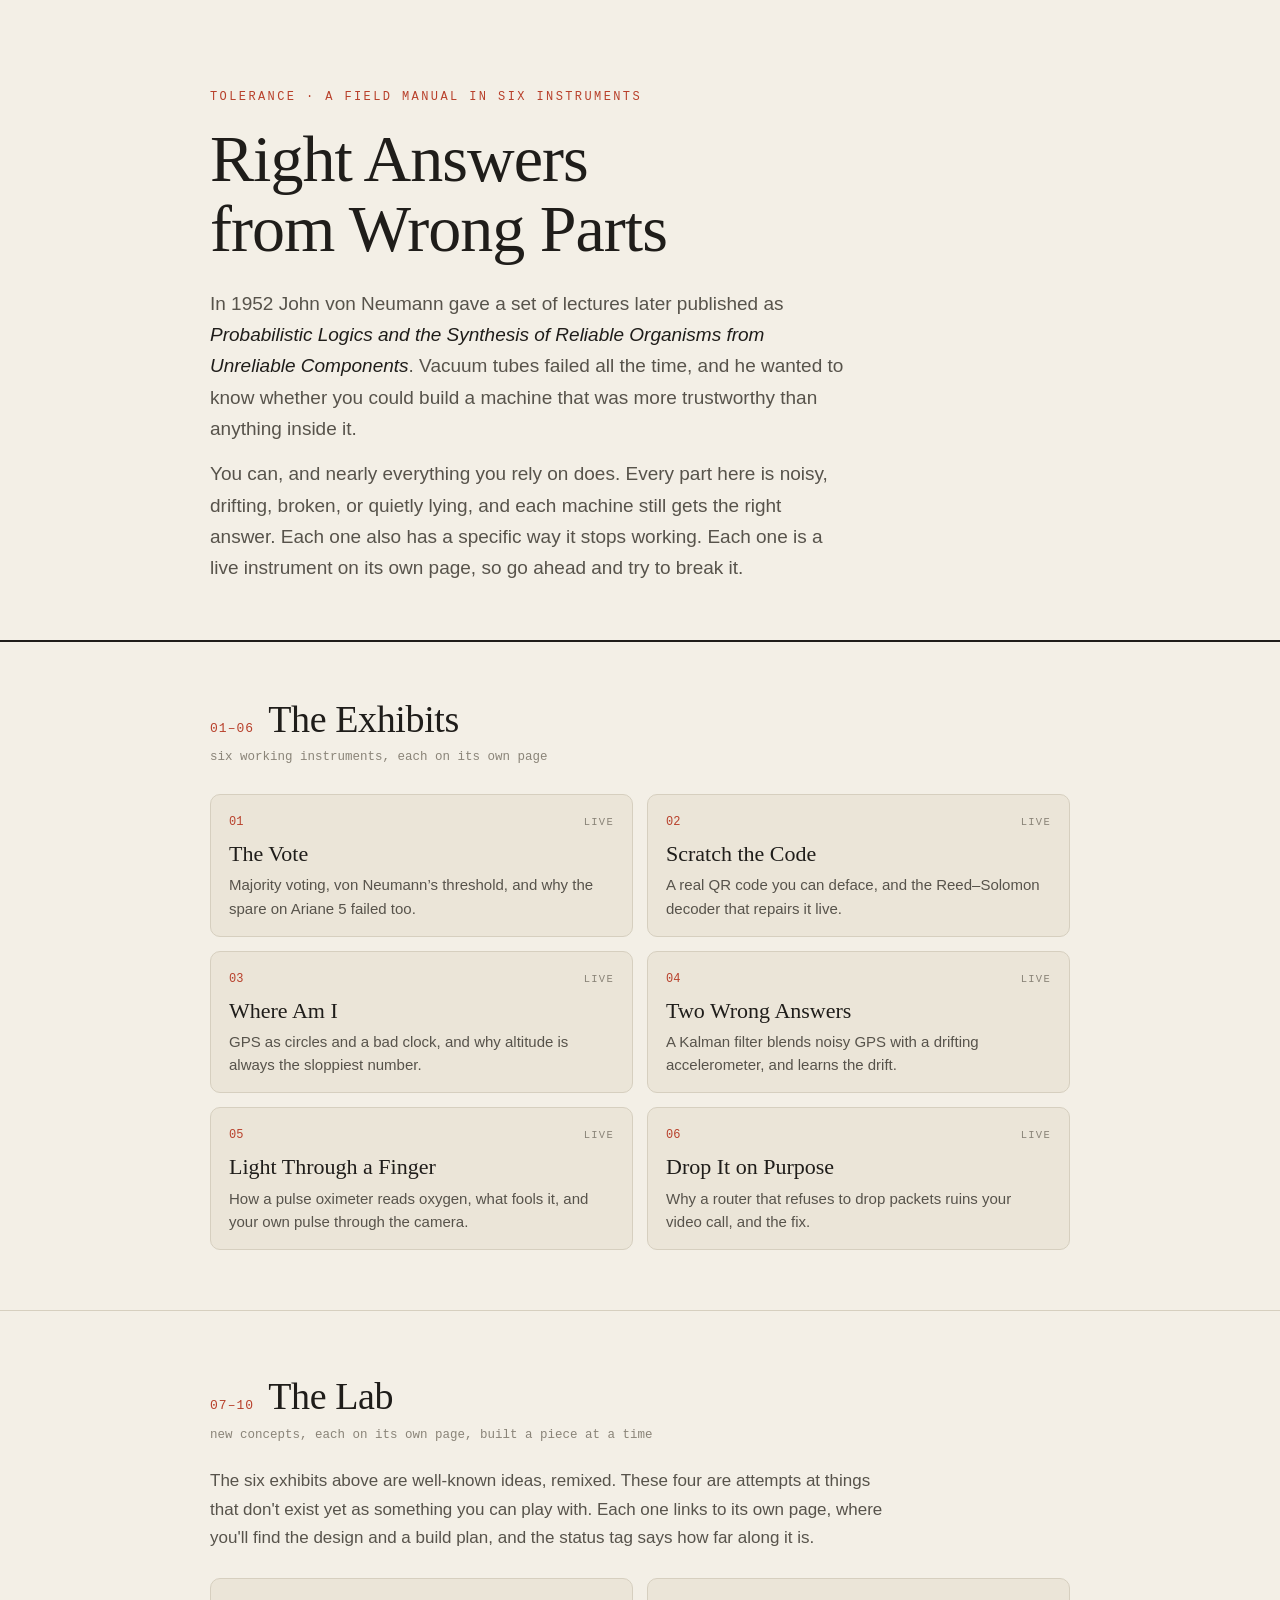
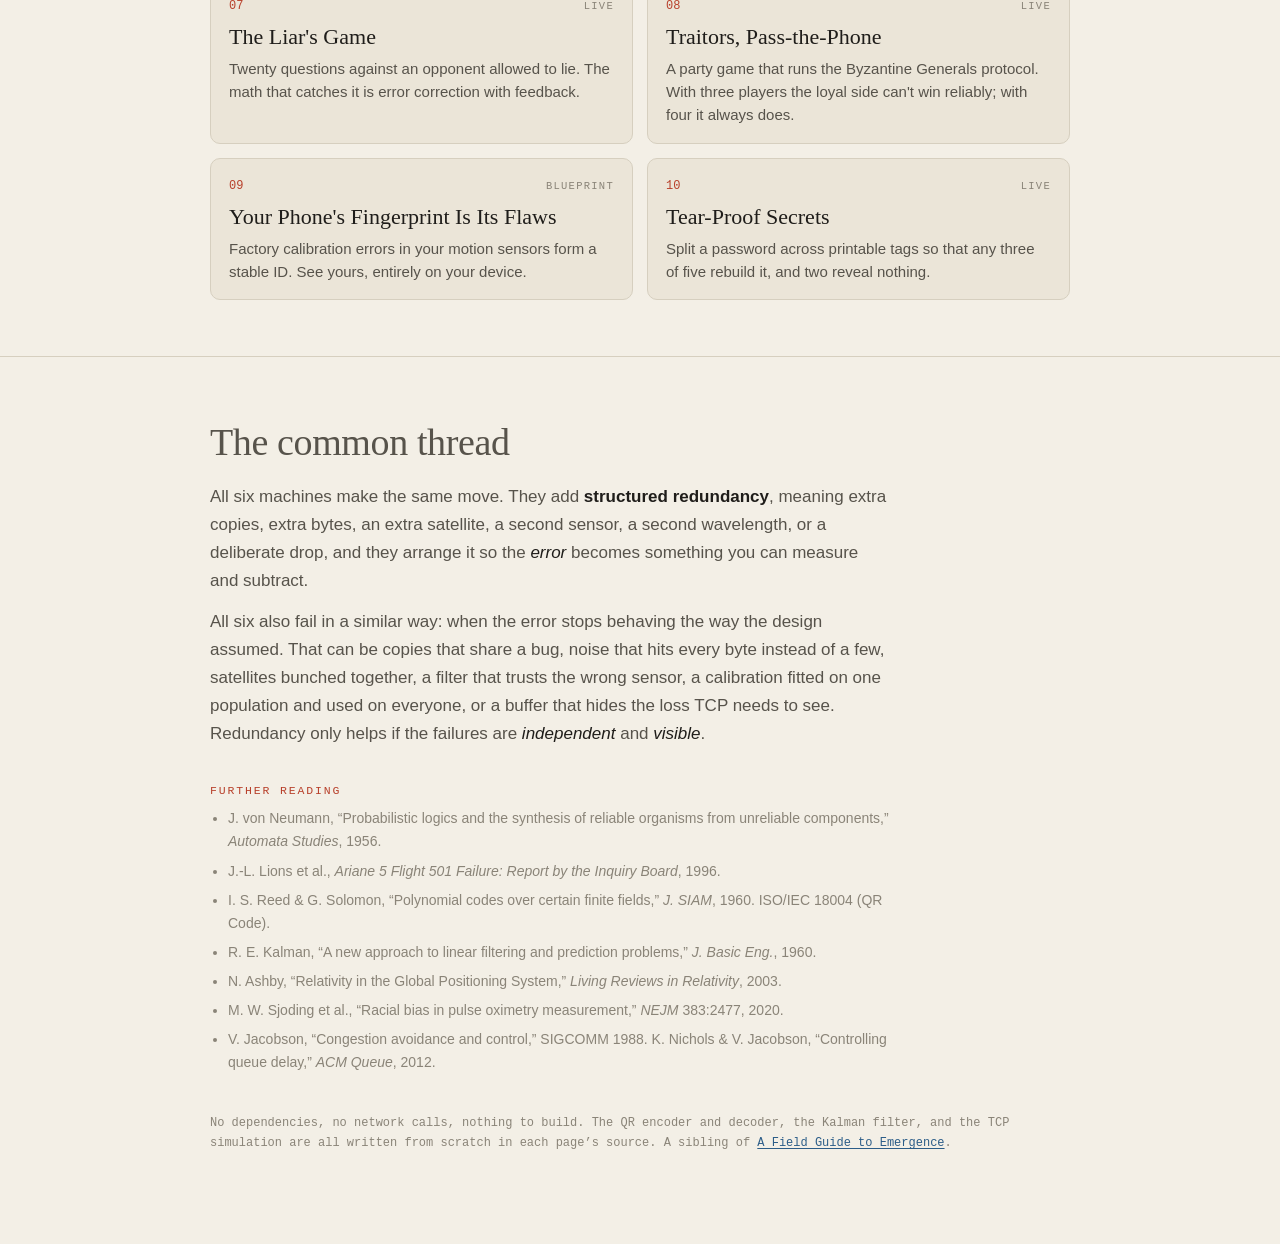
==== commit bfbe43fe: "Liar's Game: write-up, Try this, and go live (build step 5) Questions as bits and lies as bit errors" ====
--- a/index.html
+++ b/index.html
@@ -64,7 +64,7 @@
       design and a build plan, and the status tag says how far along it is.</p>
     </div>
     <div class="lab-grid">
-      <a class="lab-card" href="liar/"><div class="top"><span>07</span><span class="st">building</span></div>
+      <a class="lab-card" href="liar/"><div class="top"><span>07</span><span class="st">live</span></div>
         <h3>The Liar's Game</h3><p>Twenty questions against an opponent allowed to lie. The math that catches it is error correction with feedback.</p></a>
       <a class="lab-card" href="traitors/"><div class="top"><span>08</span><span class="st">live</span></div>
         <h3>Traitors, Pass-the-Phone</h3><p>A party game that runs the Byzantine Generals protocol. With three players the loyal side can't win reliably; with four it always does.</p></a>
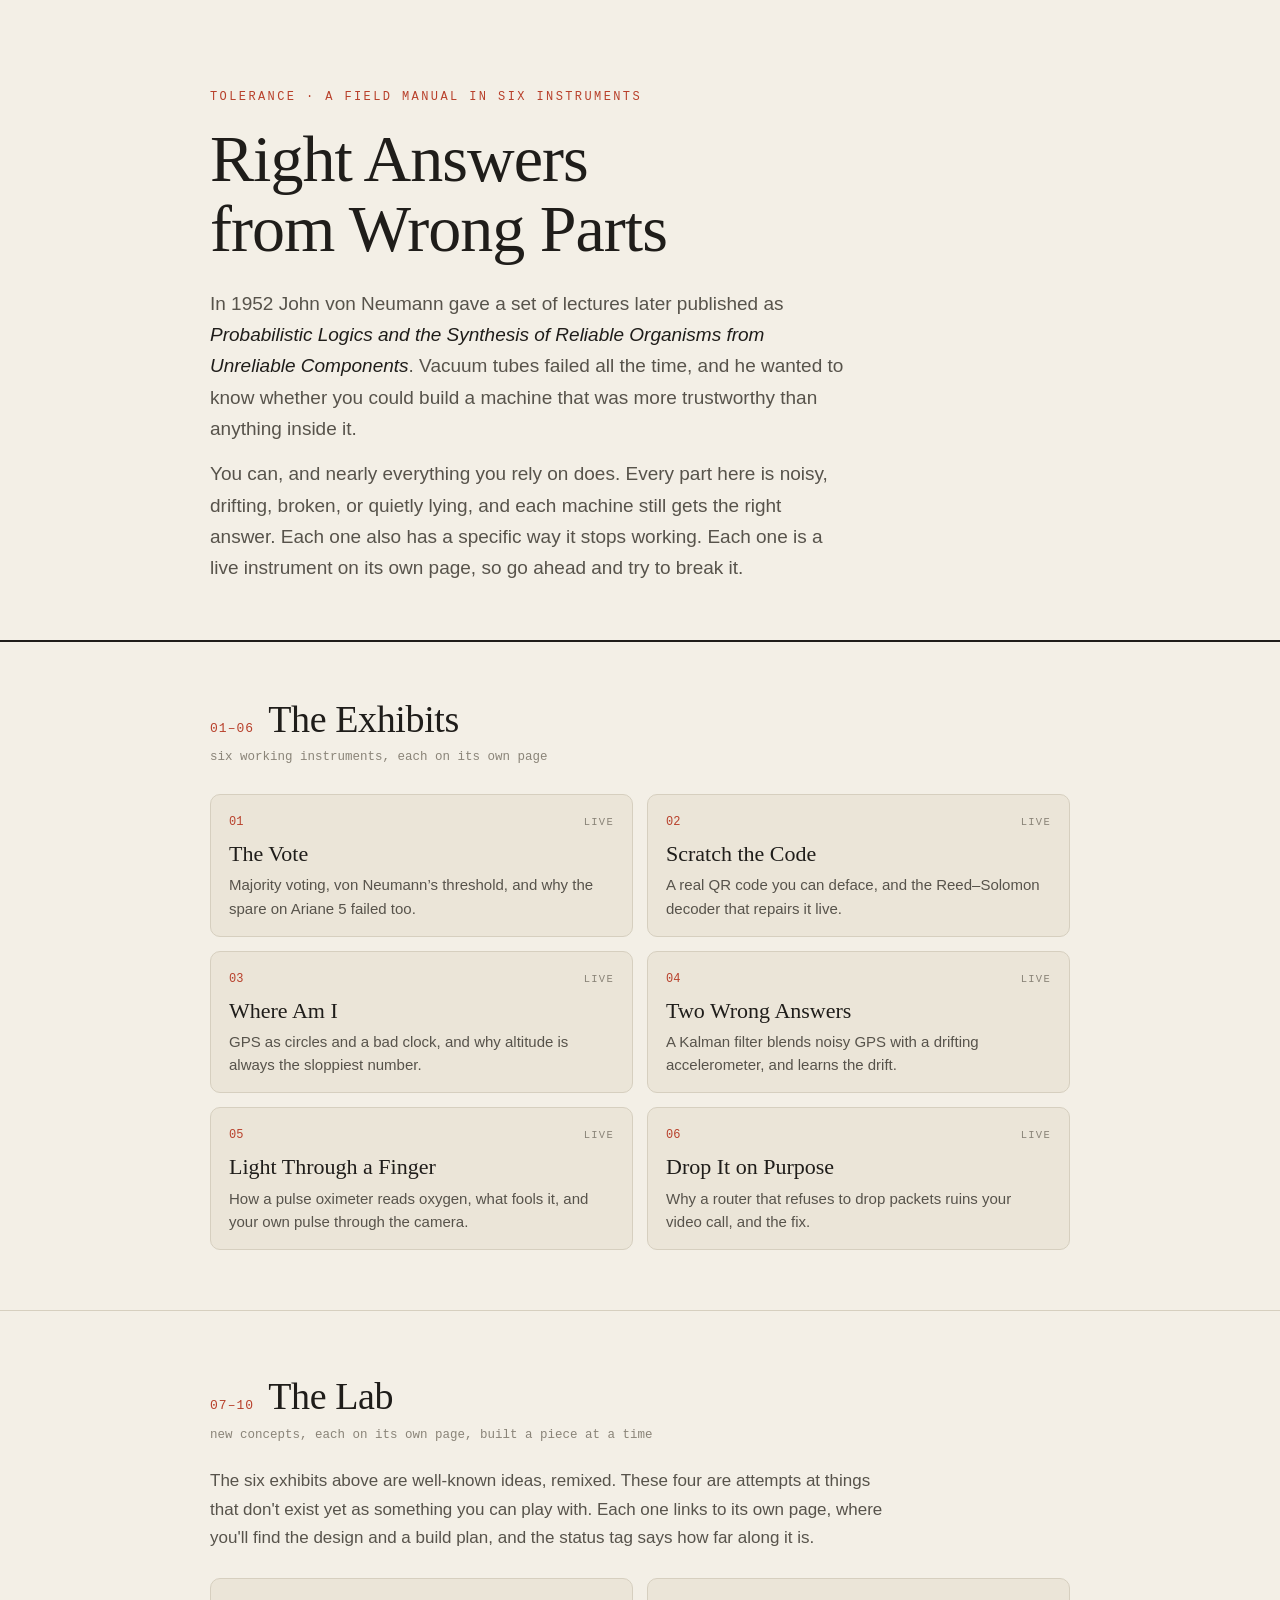
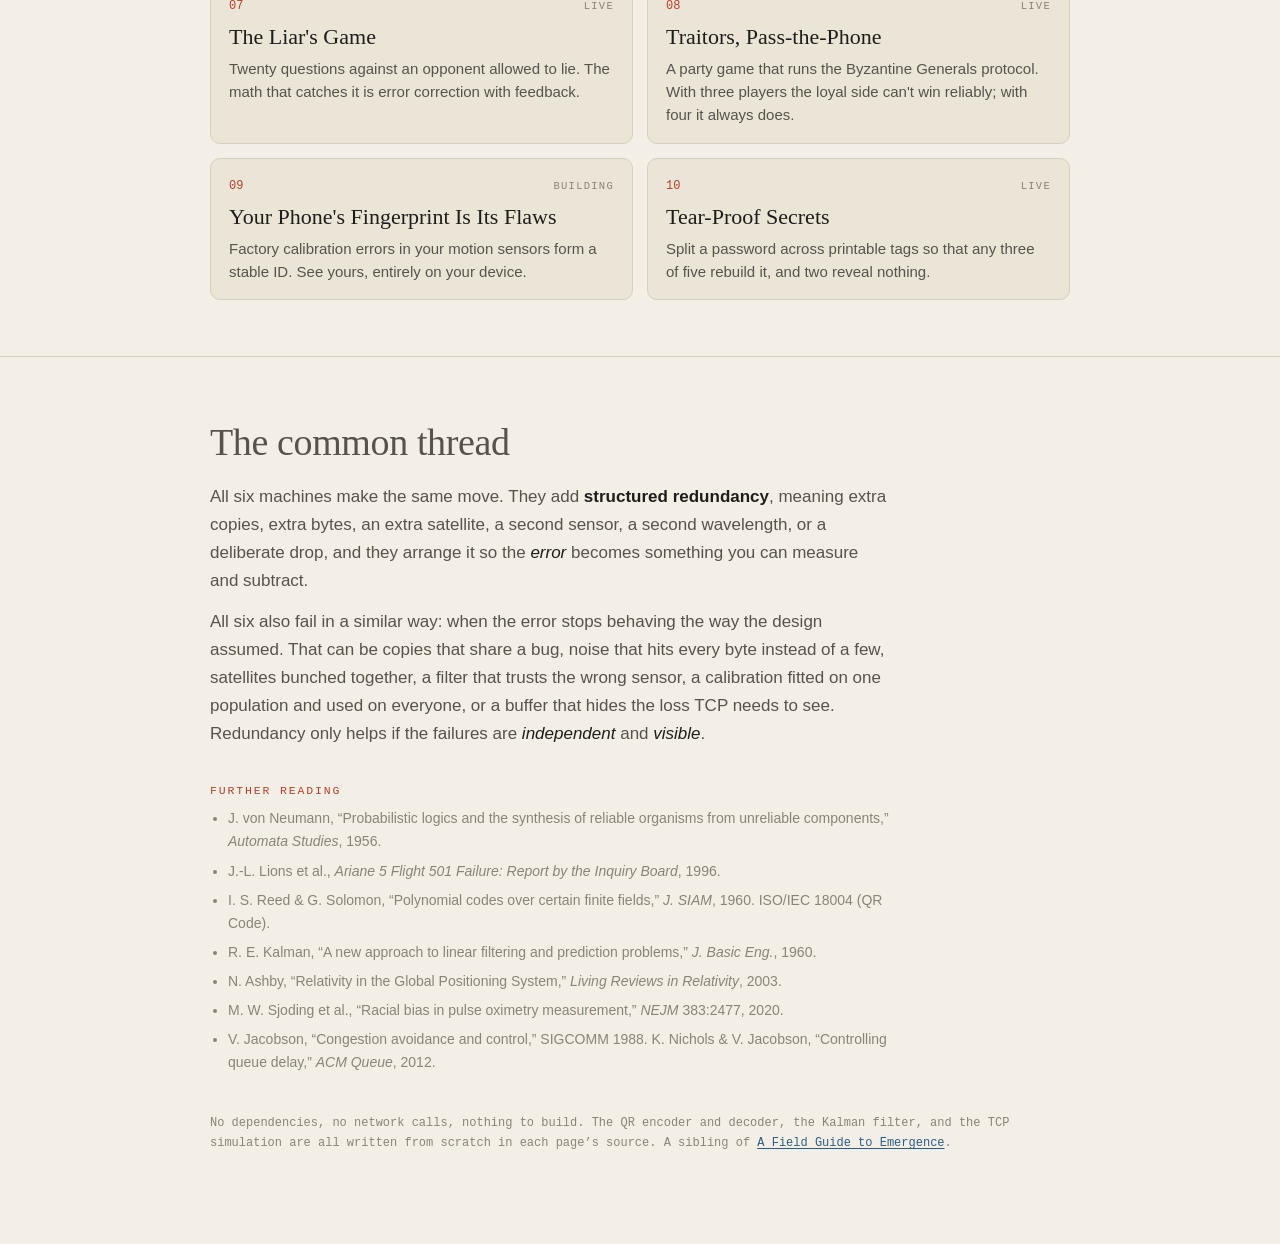
==== commit 93b8fc29: "Fingerprint: sensor capture, still detector, raw log (build step 1) Co-Authored-By: Claude Opus 5.5 " ====
--- a/index.html
+++ b/index.html
@@ -68,7 +68,7 @@
         <h3>The Liar's Game</h3><p>Twenty questions against an opponent allowed to lie. The math that catches it is error correction with feedback.</p></a>
       <a class="lab-card" href="traitors/"><div class="top"><span>08</span><span class="st">live</span></div>
         <h3>Traitors, Pass-the-Phone</h3><p>A party game that runs the Byzantine Generals protocol. With three players the loyal side can't win reliably; with four it always does.</p></a>
-      <a class="lab-card" href="fingerprint/"><div class="top"><span>09</span><span class="st">blueprint</span></div>
+      <a class="lab-card" href="fingerprint/"><div class="top"><span>09</span><span class="st">building</span></div>
         <h3>Your Phone's Fingerprint Is Its Flaws</h3><p>Factory calibration errors in your motion sensors form a stable ID. See yours, entirely on your device.</p></a>
       <a class="lab-card" href="tearproof/"><div class="top"><span>10</span><span class="st">live</span></div>
         <h3>Tear-Proof Secrets</h3><p>Split a password across printable tags so that any three of five rebuild it, and two reveal nothing.</p></a>
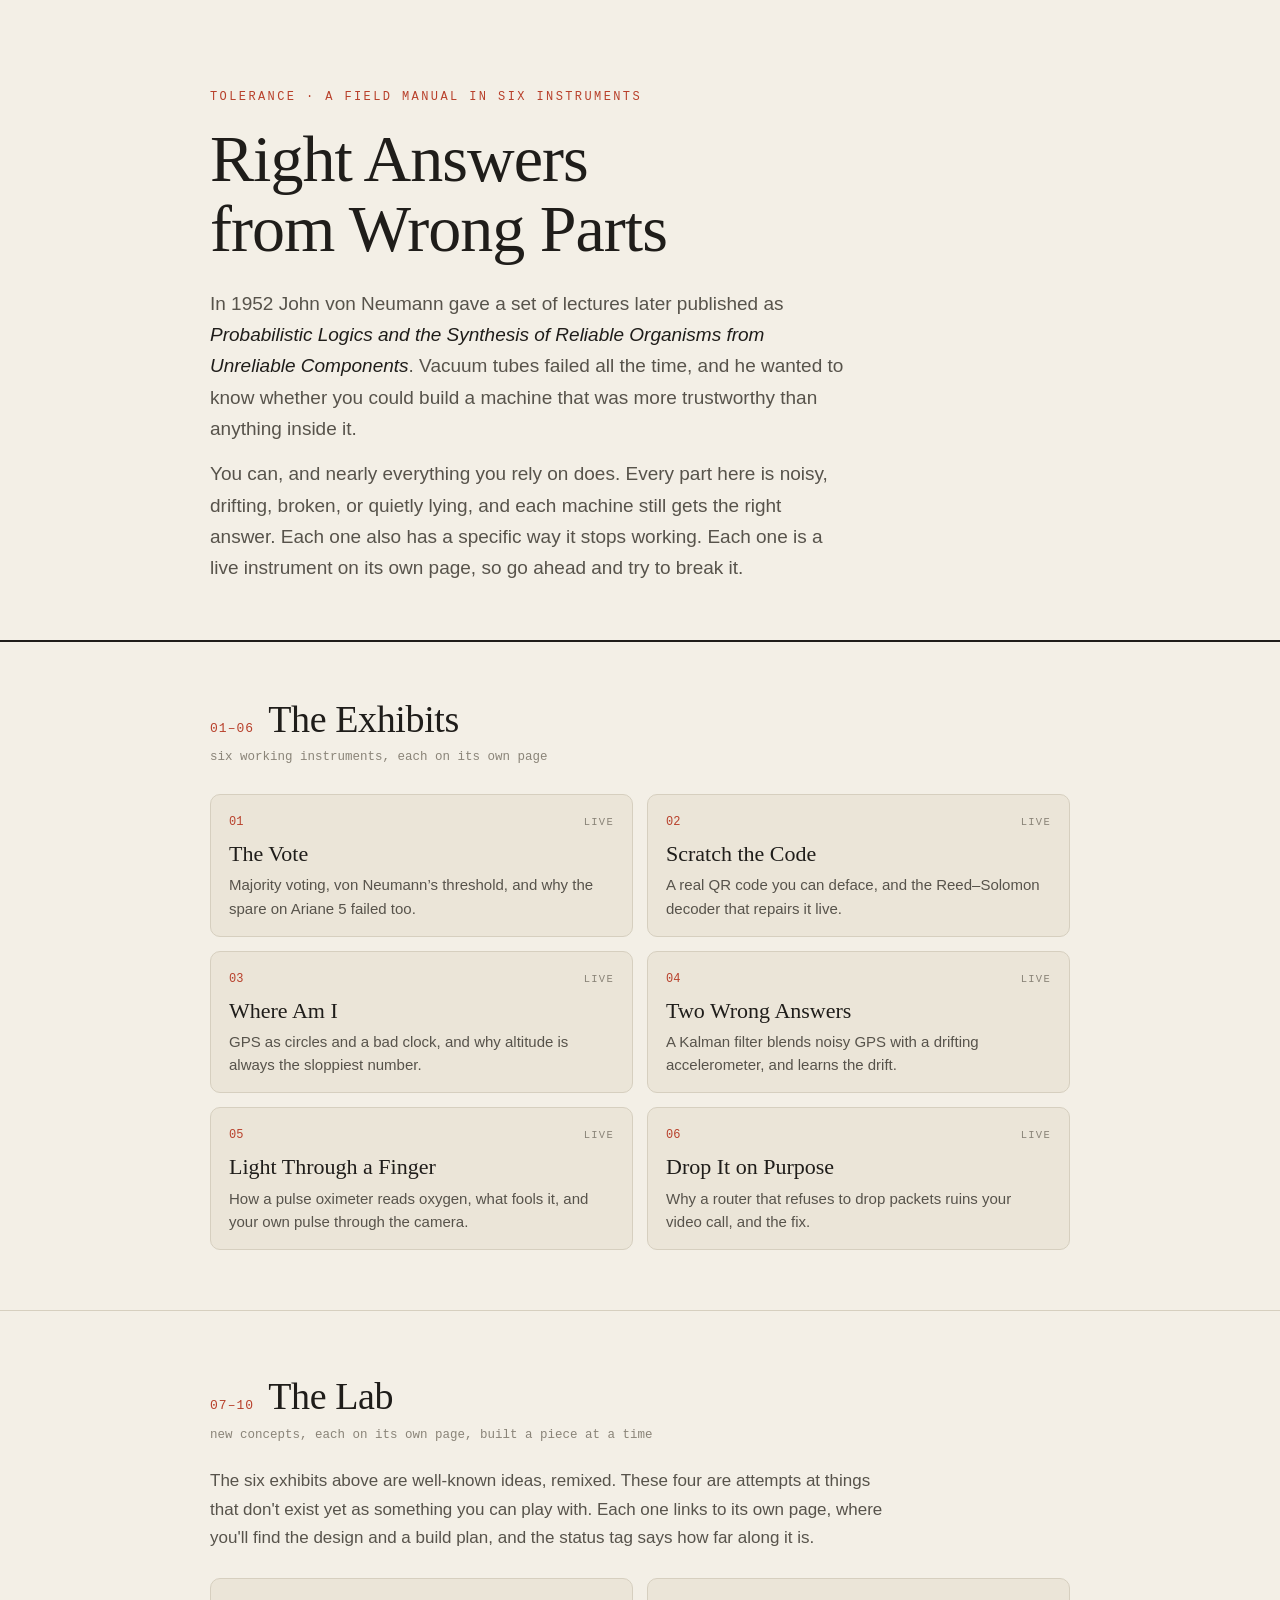
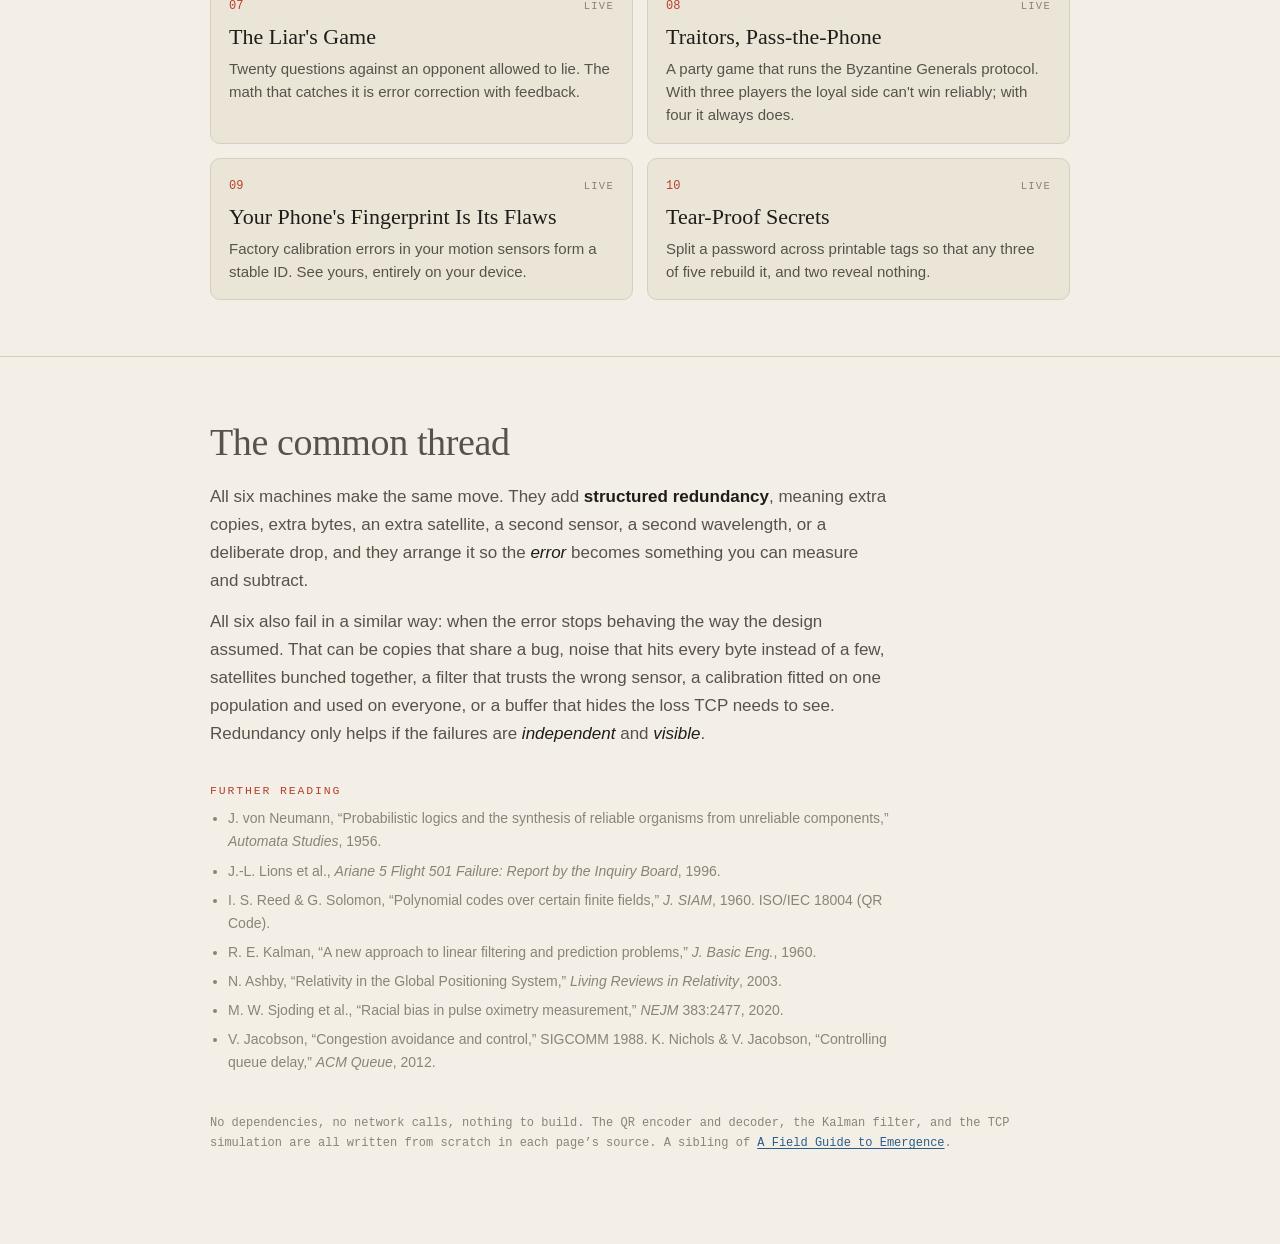
==== commit b26d1dd5: "Fingerprint: write-up, Try this, deep cut; go live (build step 6) Co-Authored-By: Claude Opus 5.5 <n" ====
--- a/index.html
+++ b/index.html
@@ -68,7 +68,7 @@
         <h3>The Liar's Game</h3><p>Twenty questions against an opponent allowed to lie. The math that catches it is error correction with feedback.</p></a>
       <a class="lab-card" href="traitors/"><div class="top"><span>08</span><span class="st">live</span></div>
         <h3>Traitors, Pass-the-Phone</h3><p>A party game that runs the Byzantine Generals protocol. With three players the loyal side can't win reliably; with four it always does.</p></a>
-      <a class="lab-card" href="fingerprint/"><div class="top"><span>09</span><span class="st">building</span></div>
+      <a class="lab-card" href="fingerprint/"><div class="top"><span>09</span><span class="st">live</span></div>
         <h3>Your Phone's Fingerprint Is Its Flaws</h3><p>Factory calibration errors in your motion sensors form a stable ID. See yours, entirely on your device.</p></a>
       <a class="lab-card" href="tearproof/"><div class="top"><span>10</span><span class="st">live</span></div>
         <h3>Tear-Proof Secrets</h3><p>Split a password across printable tags so that any three of five rebuild it, and two reveal nothing.</p></a>
